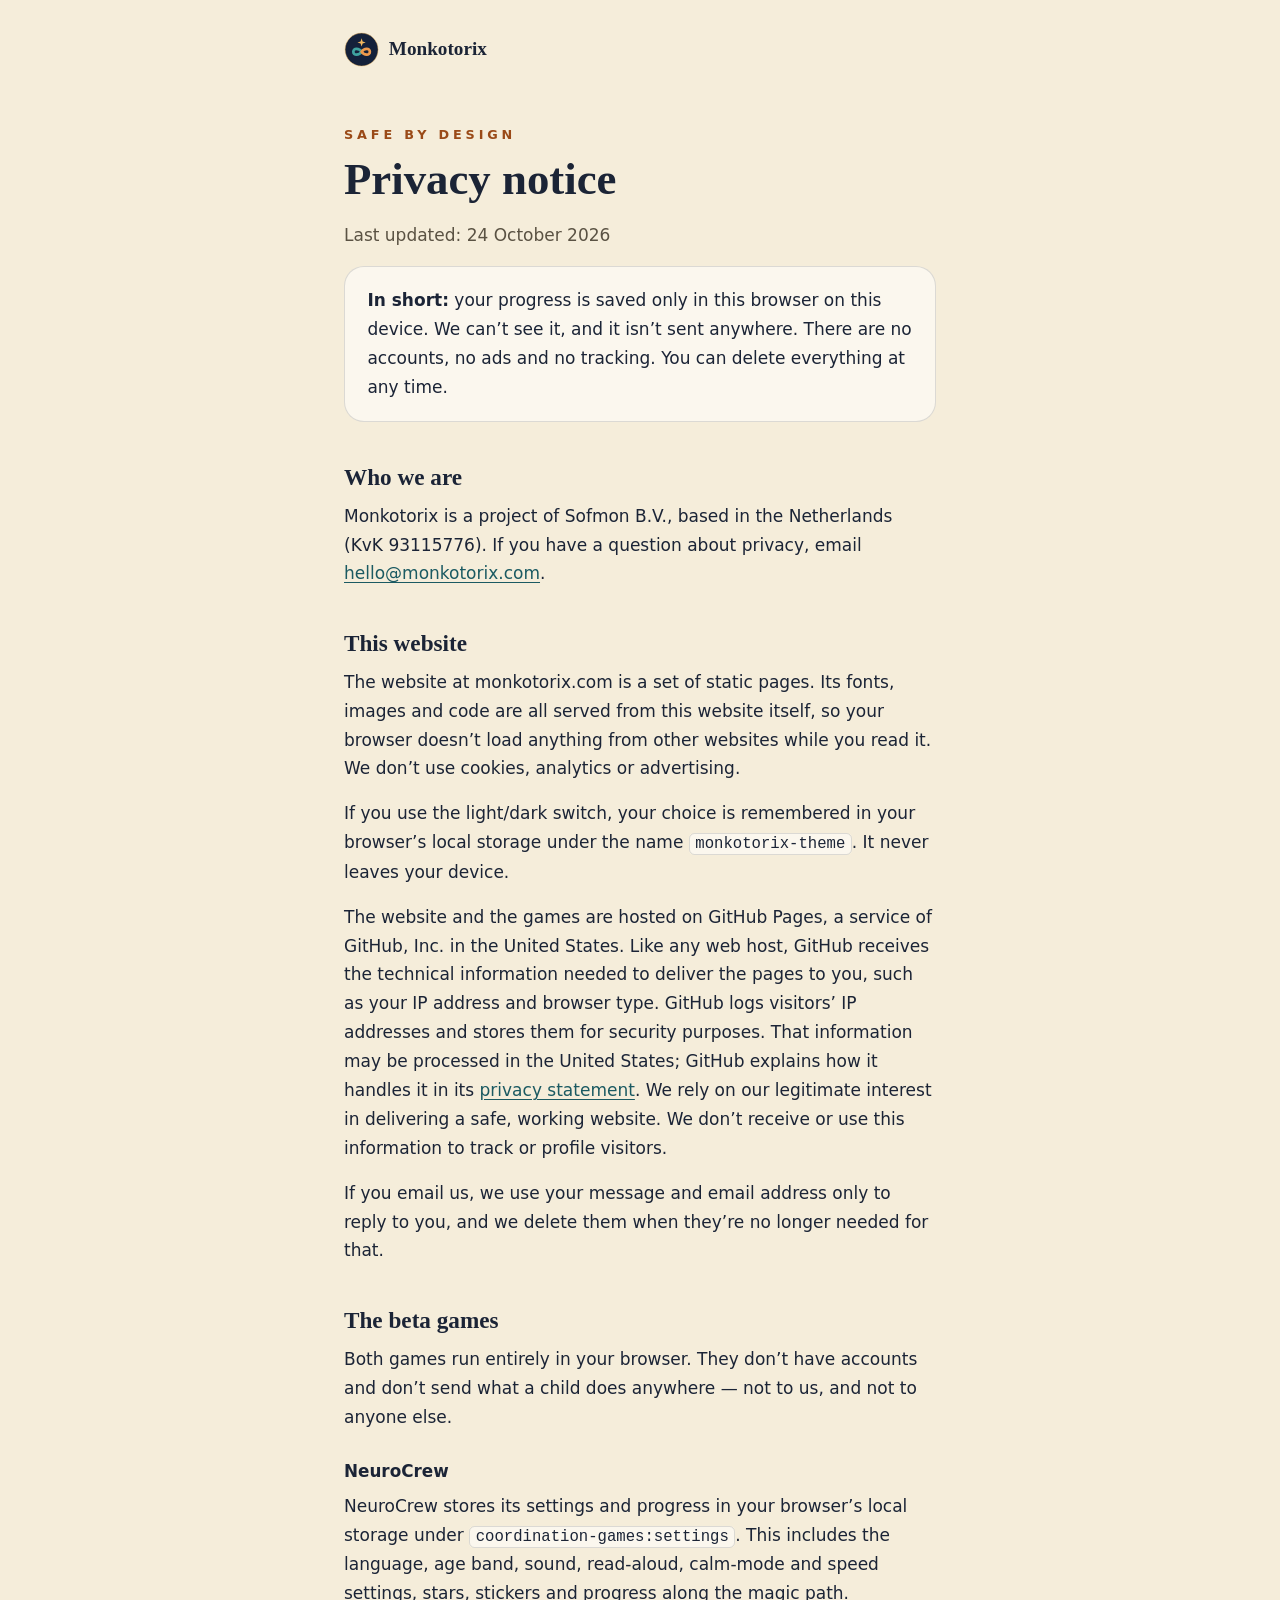
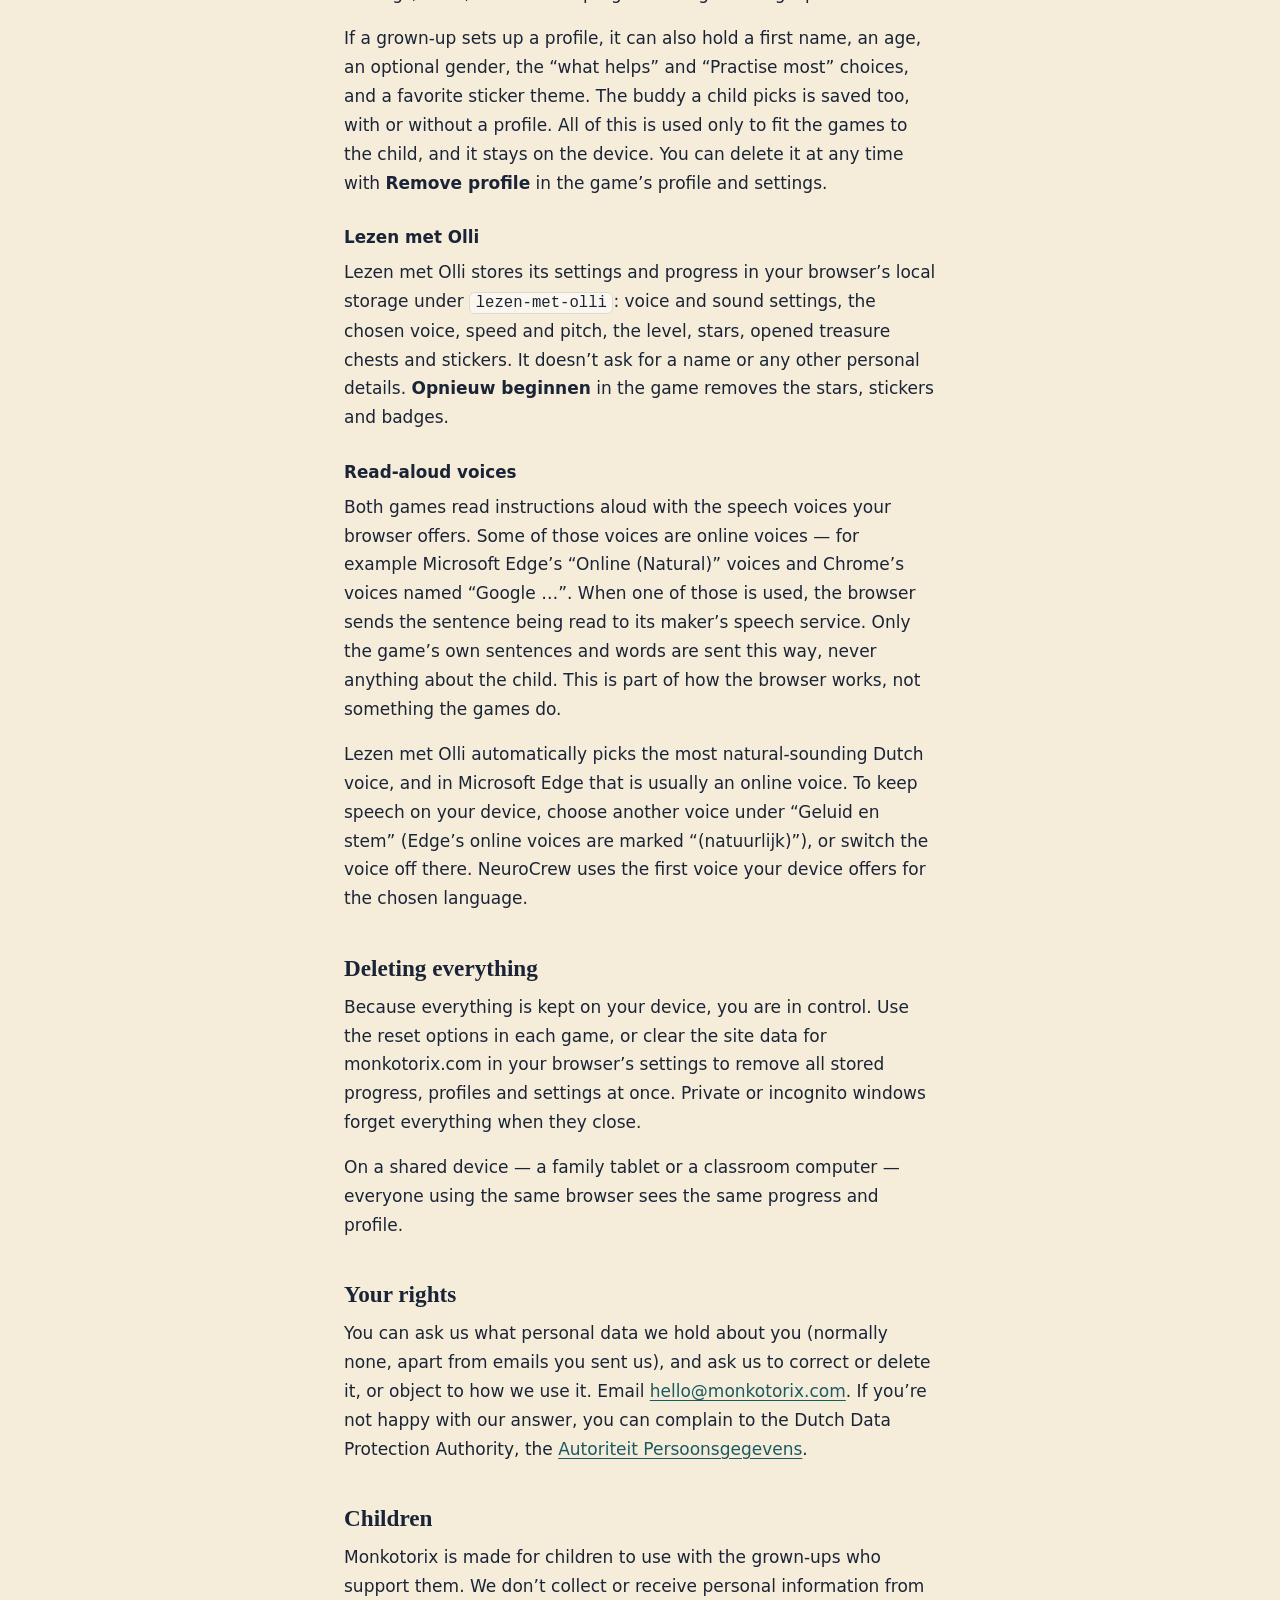
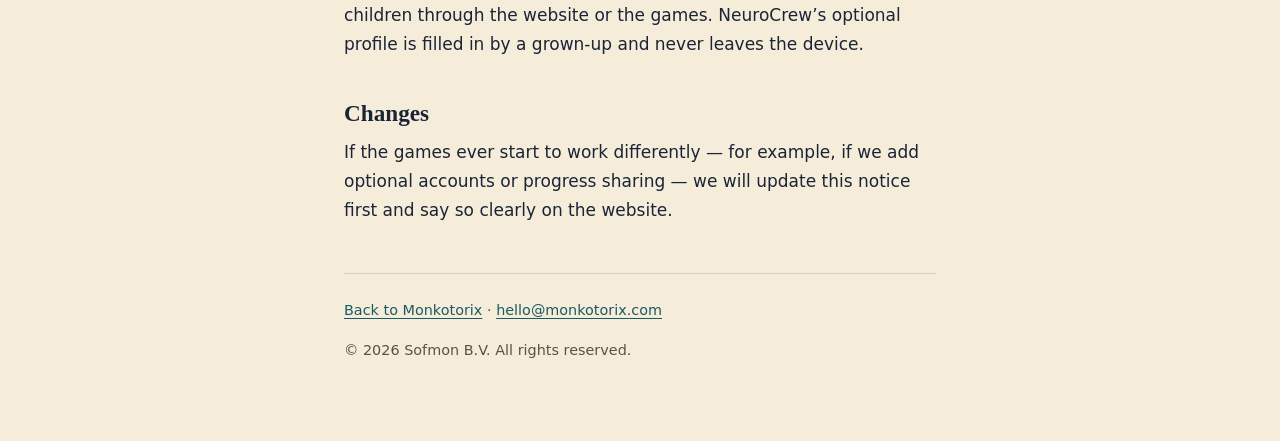
==== site/privacy/index.html @ 94a65a07 "Monkotorix website with NeuroCrew and Lezen met Olli in beta One-page site for Monkotorix, a Sofmon " ====
<!doctype html>
<html lang="en">
<head>
  <meta charset="utf-8">
  <meta name="viewport" content="width=device-width, initial-scale=1">
  <title>Privacy notice — Monkotorix</title>
  <meta name="description" content="How the Monkotorix website and its beta games, NeuroCrew and Lezen met Olli, handle data: no accounts, no ads, no tracking, and progress kept only on your device.">
  <link rel="canonical" href="https://monkotorix.com/privacy/">
  <meta property="og:type" content="website">
  <meta property="og:site_name" content="Monkotorix">
  <meta property="og:title" content="Privacy notice — Monkotorix">
  <meta property="og:description" content="No accounts, no ads, no tracking — progress stays on your device.">
  <meta property="og:url" content="https://monkotorix.com/privacy/">
  <meta property="og:image" content="https://monkotorix.com/assets/og.jpg">
  <meta property="og:image:width" content="1200">
  <meta property="og:image:height" content="630">
  <meta name="twitter:card" content="summary_large_image">
  <meta http-equiv="Content-Security-Policy" content="default-src 'self'; script-src 'self'; style-src 'self' 'unsafe-inline'; img-src 'self' data:; font-src 'self'; connect-src 'none'; object-src 'none'; base-uri 'self'; form-action 'none'">
  <meta name="color-scheme" content="light dark">
  <meta name="theme-color" content="#f5edda" media="(prefers-color-scheme: light)">
  <meta name="theme-color" content="#0c1124" media="(prefers-color-scheme: dark)">
  <link rel="icon" href="/assets/favicon.svg" type="image/svg+xml">
  <link rel="icon" type="image/png" sizes="48x48" href="/assets/favicon-48.png">
  <link rel="apple-touch-icon" href="/assets/apple-touch-icon.png">
  <script src="/assets/site.js"></script>
  <style>
    @font-face{font-family:'Fraunces';font-style:normal;font-weight:100 900;font-display:swap;src:url('/assets/fonts/fraunces-latin-soft-normal.woff2') format('woff2')}
    @font-face{font-family:'Inter';font-style:normal;font-weight:400;font-display:swap;src:url('/assets/fonts/inter-latin-400-normal.woff2') format('woff2')}
    @font-face{font-family:'Inter';font-style:normal;font-weight:600;font-display:swap;src:url('/assets/fonts/inter-latin-600-normal.woff2') format('woff2')}
    :root{color-scheme:light;--bg:#f5edda;--surface:#fbf7ee;--text:#1b2436;--muted:#5a5243;--line:rgba(27,36,54,.14);--accent-text:#9a4a17;--link:#1b5a62;--focus:#1b5a62}
    @media (prefers-color-scheme:dark){:root:not([data-theme="light"]){color-scheme:dark;--bg:#0c1124;--surface:#141c3e;--text:#f1e5c8;--muted:#b3bacd;--line:rgba(217,164,95,.22);--accent-text:#e2b06e;--link:#eec584;--focus:#eec584}}
    :root[data-theme="dark"]{color-scheme:dark;--bg:#0c1124;--surface:#141c3e;--text:#f1e5c8;--muted:#b3bacd;--line:rgba(217,164,95,.22);--accent-text:#e2b06e;--link:#eec584;--focus:#eec584}
    *,*::before,*::after{box-sizing:border-box}
    html,body{margin:0}
    body{background:var(--bg);color:var(--text);font-family:'Inter',ui-sans-serif,system-ui,-apple-system,'Segoe UI',sans-serif;font-size:1.0625rem;line-height:1.7;-webkit-font-smoothing:antialiased}
    a{color:var(--link);text-underline-offset:.18em}
    :focus-visible{outline:3px solid var(--focus);outline-offset:3px;border-radius:6px}
    .wrap{max-width:40rem;margin:0 auto;padding:2rem 1.5rem 4rem}
    .back{display:inline-flex;align-items:center;gap:.6rem;color:var(--text);text-decoration:none;font-family:'Fraunces',Georgia,serif;font-variation-settings:"SOFT" 100;font-weight:650;font-size:1.2rem}
    .back svg{width:2.2rem;height:2.2rem}
    .eyebrow{margin:3rem 0 .5rem;font-size:.8rem;font-weight:600;letter-spacing:.3em;text-transform:uppercase;color:var(--accent-text)}
    h1,h2{font-family:'Fraunces',Georgia,serif;font-variation-settings:"SOFT" 100;font-weight:600;line-height:1.15}
    h1{font-size:clamp(2rem,6vw,2.8rem);margin:0 0 1rem}
    h2{font-size:1.45rem;margin:2.6rem 0 .7rem}
    h3{font-size:1.05rem;margin:1.6rem 0 .4rem}
    p,ul{margin:0 0 1rem}
    ul{padding-left:1.25rem}
    li{margin:.3rem 0}
    .muted{color:var(--muted)}
    .summary{background:var(--surface);border:1px solid var(--line);border-radius:1.25rem;padding:1.2rem 1.4rem}
    .summary p{margin:0}
    code{font-size:.92em;background:var(--surface);border:1px solid var(--line);border-radius:.35rem;padding:.05em .35em}
    footer{margin-top:3rem;padding-top:1.5rem;border-top:1px solid var(--line);color:var(--muted);font-size:.9rem}
  </style>
</head>
<body>
  <main class="wrap">
    <a class="back" href="/"><svg viewBox="0 0 64 64" aria-hidden="true"><circle cx="32" cy="32" r="30" fill="#14213a"/><circle cx="32" cy="32" r="30" fill="none" stroke="#f2b85e" stroke-opacity=".55" stroke-width="1.5"/><path d="M32 36 C27.5 29.5 17 28.5 17 36 C17 43.5 27.5 42.5 32 36" fill="none" stroke="#3fa39f" stroke-width="5" stroke-linecap="round"/><path d="M32 36 C36.5 29.5 47 28.5 47 36 C47 43.5 36.5 42.5 32 36" fill="none" stroke="#ef9a4c" stroke-width="5" stroke-linecap="round"/><path d="M32 11.5 L33.9 17.1 L39.5 19 L33.9 20.9 L32 26.5 L30.1 20.9 L24.5 19 L30.1 17.1 Z" fill="#f2b85e"/></svg>Monkotorix</a>

    <p class="eyebrow">Safe by design</p>
    <h1>Privacy notice</h1>
    <p class="muted">Last updated: 24 October 2026</p>

    <div class="summary">
      <p><strong>In short:</strong> your progress is saved only in this browser on this device. We can’t see it, and it isn’t sent anywhere. There are no accounts, no ads and no tracking. You can delete everything at any time.</p>
    </div>

    <h2>Who we are</h2>
    <p>Monkotorix is a project of Sofmon B.V., based in the Netherlands (KvK 93115776). If you have a question about privacy, email <a href="mailto:hello@monkotorix.com">hello@monkotorix.com</a>.</p>

    <h2>This website</h2>
    <p>The website at monkotorix.com is a set of static pages. Its fonts, images and code are all served from this website itself, so your browser doesn’t load anything from other websites while you read it. We don’t use cookies, analytics or advertising.</p>
    <p>If you use the light/dark switch, your choice is remembered in your browser’s local storage under the name <code>monkotorix-theme</code>. It never leaves your device.</p>
    <p>The website and the games are hosted on GitHub Pages, a service of GitHub, Inc. in the United States. Like any web host, GitHub receives the technical information needed to deliver the pages to you, such as your IP address and browser type. GitHub logs visitors’ IP addresses and stores them for security purposes. That information may be processed in the United States; GitHub explains how it handles it in its <a href="https://docs.github.com/en/site-policy/privacy-policies/github-general-privacy-statement" rel="noopener">privacy statement</a>. We rely on our legitimate interest in delivering a safe, working website. We don’t receive or use this information to track or profile visitors.</p>
    <p>If you email us, we use your message and email address only to reply to you, and we delete them when they’re no longer needed for that.</p>

    <h2>The beta games</h2>
    <p>Both games run entirely in your browser. They don’t have accounts and don’t send what a child does anywhere — not to us, and not to anyone else.</p>

    <h3>NeuroCrew</h3>
    <p>NeuroCrew stores its settings and progress in your browser’s local storage under <code>coordination-games:settings</code>. This includes the language, age band, sound, read-aloud, calm-mode and speed settings, stars, stickers and progress along the magic path.</p>
    <p>If a grown-up sets up a profile, it can also hold a first name, an age, an optional gender, the “what helps” and “Practise most” choices, and a favorite sticker theme. The buddy a child picks is saved too, with or without a profile. All of this is used only to fit the games to the child, and it stays on the device. You can delete it at any time with <strong>Remove profile</strong> in the game’s profile and settings.</p>

    <h3 lang="nl">Lezen met Olli</h3>
    <p>Lezen met Olli stores its settings and progress in your browser’s local storage under <code>lezen-met-olli</code>: voice and sound settings, the chosen voice, speed and pitch, the level, stars, opened treasure chests and stickers. It doesn’t ask for a name or any other personal details. <strong lang="nl">Opnieuw beginnen</strong> in the game removes the stars, stickers and badges.</p>

    <h3>Read-aloud voices</h3>
    <p>Both games read instructions aloud with the speech voices your browser offers. Some of those voices are online voices — for example Microsoft Edge’s “Online (Natural)” voices and Chrome’s voices named “Google …”. When one of those is used, the browser sends the sentence being read to its maker’s speech service. Only the game’s own sentences and words are sent this way, never anything about the child. This is part of how the browser works, not something the games do.</p>
    <p>Lezen met Olli automatically picks the most natural-sounding Dutch voice, and in Microsoft Edge that is usually an online voice. To keep speech on your device, choose another voice under <span lang="nl">“Geluid en stem”</span> (Edge’s online voices are marked <span lang="nl">“(natuurlijk)”</span>), or switch the voice off there. NeuroCrew uses the first voice your device offers for the chosen language.</p>

    <h2>Deleting everything</h2>
    <p>Because everything is kept on your device, you are in control. Use the reset options in each game, or clear the site data for monkotorix.com in your browser’s settings to remove all stored progress, profiles and settings at once. Private or incognito windows forget everything when they close.</p>
    <p>On a shared device — a family tablet or a classroom computer — everyone using the same browser sees the same progress and profile.</p>

    <h2>Your rights</h2>
    <p>You can ask us what personal data we hold about you (normally none, apart from emails you sent us), and ask us to correct or delete it, or object to how we use it. Email <a href="mailto:hello@monkotorix.com">hello@monkotorix.com</a>. If you’re not happy with our answer, you can complain to the Dutch Data Protection Authority, the <a href="https://autoriteitpersoonsgegevens.nl" rel="noopener" lang="nl">Autoriteit Persoonsgegevens</a>.</p>

    <h2>Children</h2>
    <p>Monkotorix is made for children to use with the grown-ups who support them. We don’t collect or receive personal information from children through the website or the games. NeuroCrew’s optional profile is filled in by a grown-up and never leaves the device.</p>

    <h2>Changes</h2>
    <p>If the games ever start to work differently — for example, if we add optional accounts or progress sharing — we will update this notice first and say so clearly on the website.</p>

    <footer>
      <p><a href="/">Back to Monkotorix</a> · <a href="mailto:hello@monkotorix.com">hello@monkotorix.com</a></p>
      <p>© 2026 Sofmon B.V. All rights reserved.</p>
    </footer>
  </main>
</body>
</html>
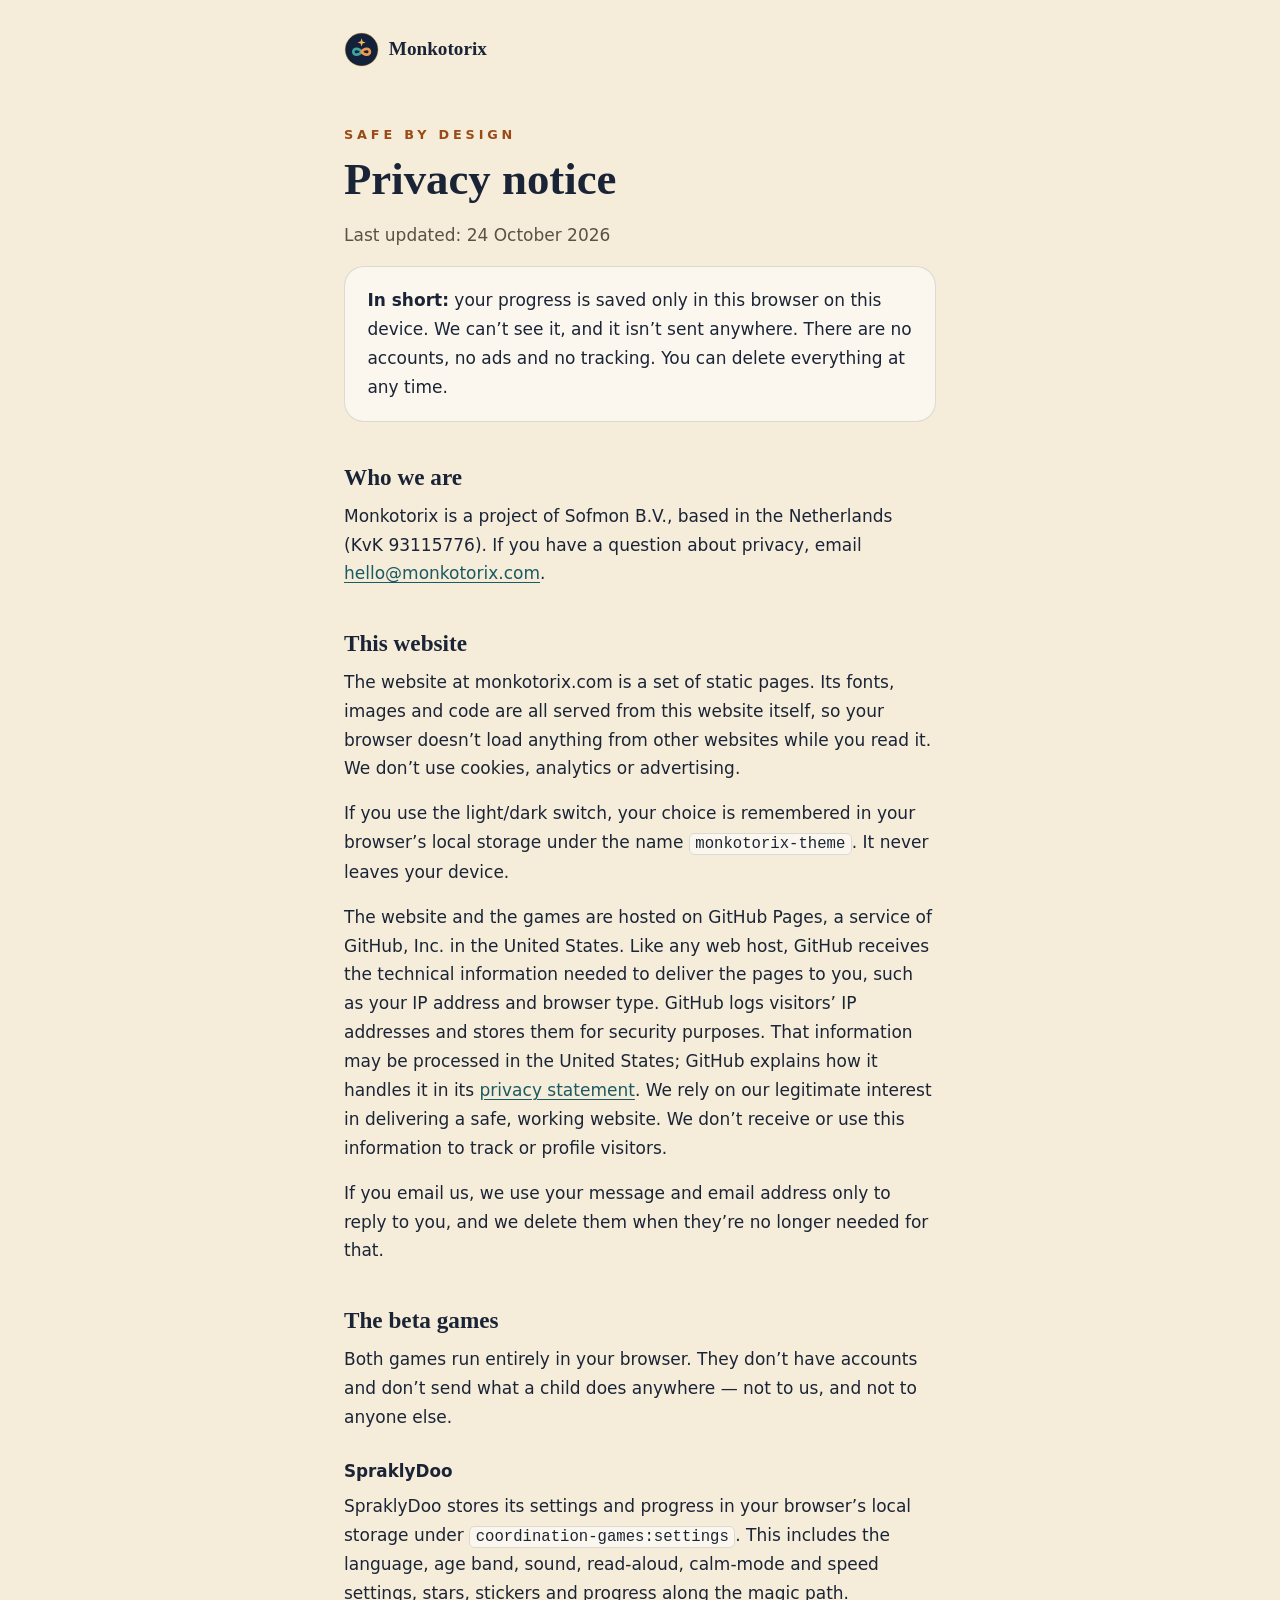
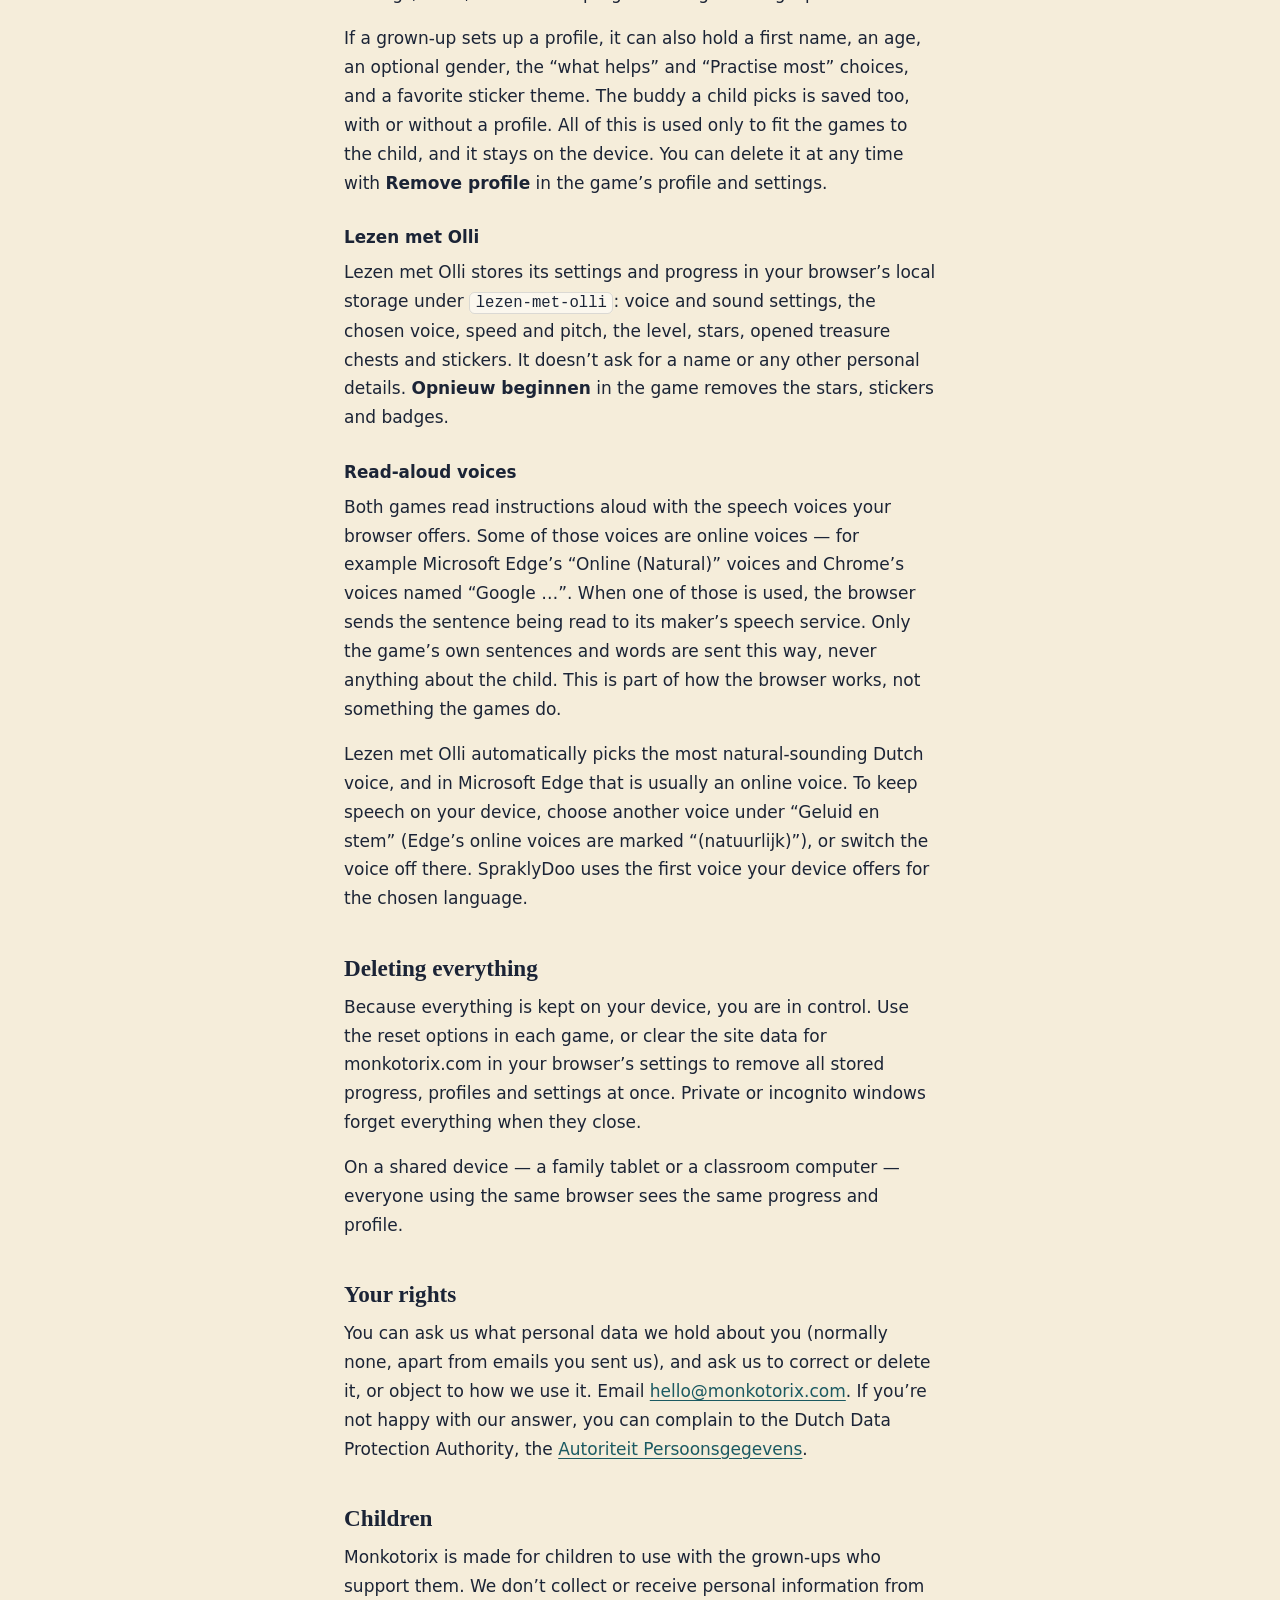
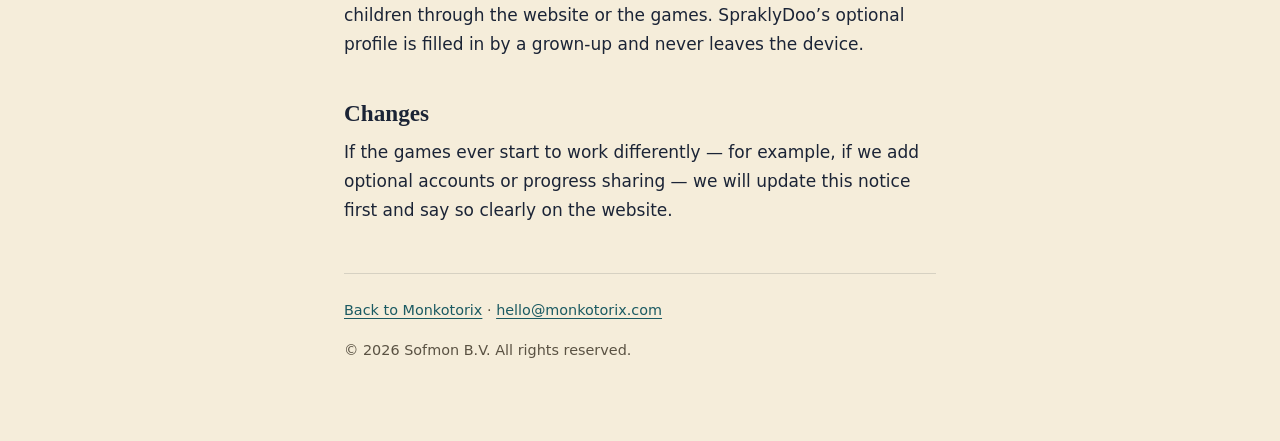
==== commit 7f0b9453: "Rename NeuroCrew game to SpraklyDoo Co-authored-by: Copilot <223556219+Copilot@users.noreply.github." ====
--- a/site/privacy/index.html
+++ b/site/privacy/index.html
@@ -4,7 +4,7 @@
   <meta charset="utf-8">
   <meta name="viewport" content="width=device-width, initial-scale=1">
   <title>Privacy notice — Monkotorix</title>
-  <meta name="description" content="How the Monkotorix website and its beta games, NeuroCrew and Lezen met Olli, handle data: no accounts, no ads, no tracking, and progress kept only on your device.">
+  <meta name="description" content="How the Monkotorix website and its beta games, SpraklyDoo and Lezen met Olli, handle data: no accounts, no ads, no tracking, and progress kept only on your device.">
   <link rel="canonical" href="https://monkotorix.com/privacy/">
   <meta property="og:type" content="website">
   <meta property="og:site_name" content="Monkotorix">
@@ -77,8 +77,8 @@
     <h2>The beta games</h2>
     <p>Both games run entirely in your browser. They don’t have accounts and don’t send what a child does anywhere — not to us, and not to anyone else.</p>
 
-    <h3>NeuroCrew</h3>
-    <p>NeuroCrew stores its settings and progress in your browser’s local storage under <code>coordination-games:settings</code>. This includes the language, age band, sound, read-aloud, calm-mode and speed settings, stars, stickers and progress along the magic path.</p>
+    <h3>SpraklyDoo</h3>
+    <p>SpraklyDoo stores its settings and progress in your browser’s local storage under <code>coordination-games:settings</code>. This includes the language, age band, sound, read-aloud, calm-mode and speed settings, stars, stickers and progress along the magic path.</p>
     <p>If a grown-up sets up a profile, it can also hold a first name, an age, an optional gender, the “what helps” and “Practise most” choices, and a favorite sticker theme. The buddy a child picks is saved too, with or without a profile. All of this is used only to fit the games to the child, and it stays on the device. You can delete it at any time with <strong>Remove profile</strong> in the game’s profile and settings.</p>
 
     <h3 lang="nl">Lezen met Olli</h3>
@@ -86,7 +86,7 @@
 
     <h3>Read-aloud voices</h3>
     <p>Both games read instructions aloud with the speech voices your browser offers. Some of those voices are online voices — for example Microsoft Edge’s “Online (Natural)” voices and Chrome’s voices named “Google …”. When one of those is used, the browser sends the sentence being read to its maker’s speech service. Only the game’s own sentences and words are sent this way, never anything about the child. This is part of how the browser works, not something the games do.</p>
-    <p>Lezen met Olli automatically picks the most natural-sounding Dutch voice, and in Microsoft Edge that is usually an online voice. To keep speech on your device, choose another voice under <span lang="nl">“Geluid en stem”</span> (Edge’s online voices are marked <span lang="nl">“(natuurlijk)”</span>), or switch the voice off there. NeuroCrew uses the first voice your device offers for the chosen language.</p>
+    <p>Lezen met Olli automatically picks the most natural-sounding Dutch voice, and in Microsoft Edge that is usually an online voice. To keep speech on your device, choose another voice under <span lang="nl">“Geluid en stem”</span> (Edge’s online voices are marked <span lang="nl">“(natuurlijk)”</span>), or switch the voice off there. SpraklyDoo uses the first voice your device offers for the chosen language.</p>
 
     <h2>Deleting everything</h2>
     <p>Because everything is kept on your device, you are in control. Use the reset options in each game, or clear the site data for monkotorix.com in your browser’s settings to remove all stored progress, profiles and settings at once. Private or incognito windows forget everything when they close.</p>
@@ -96,7 +96,7 @@
     <p>You can ask us what personal data we hold about you (normally none, apart from emails you sent us), and ask us to correct or delete it, or object to how we use it. Email <a href="mailto:hello@monkotorix.com">hello@monkotorix.com</a>. If you’re not happy with our answer, you can complain to the Dutch Data Protection Authority, the <a href="https://autoriteitpersoonsgegevens.nl" rel="noopener" lang="nl">Autoriteit Persoonsgegevens</a>.</p>
 
     <h2>Children</h2>
-    <p>Monkotorix is made for children to use with the grown-ups who support them. We don’t collect or receive personal information from children through the website or the games. NeuroCrew’s optional profile is filled in by a grown-up and never leaves the device.</p>
+    <p>Monkotorix is made for children to use with the grown-ups who support them. We don’t collect or receive personal information from children through the website or the games. SpraklyDoo’s optional profile is filled in by a grown-up and never leaves the device.</p>
 
     <h2>Changes</h2>
     <p>If the games ever start to work differently — for example, if we add optional accounts or progress sharing — we will update this notice first and say so clearly on the website.</p>
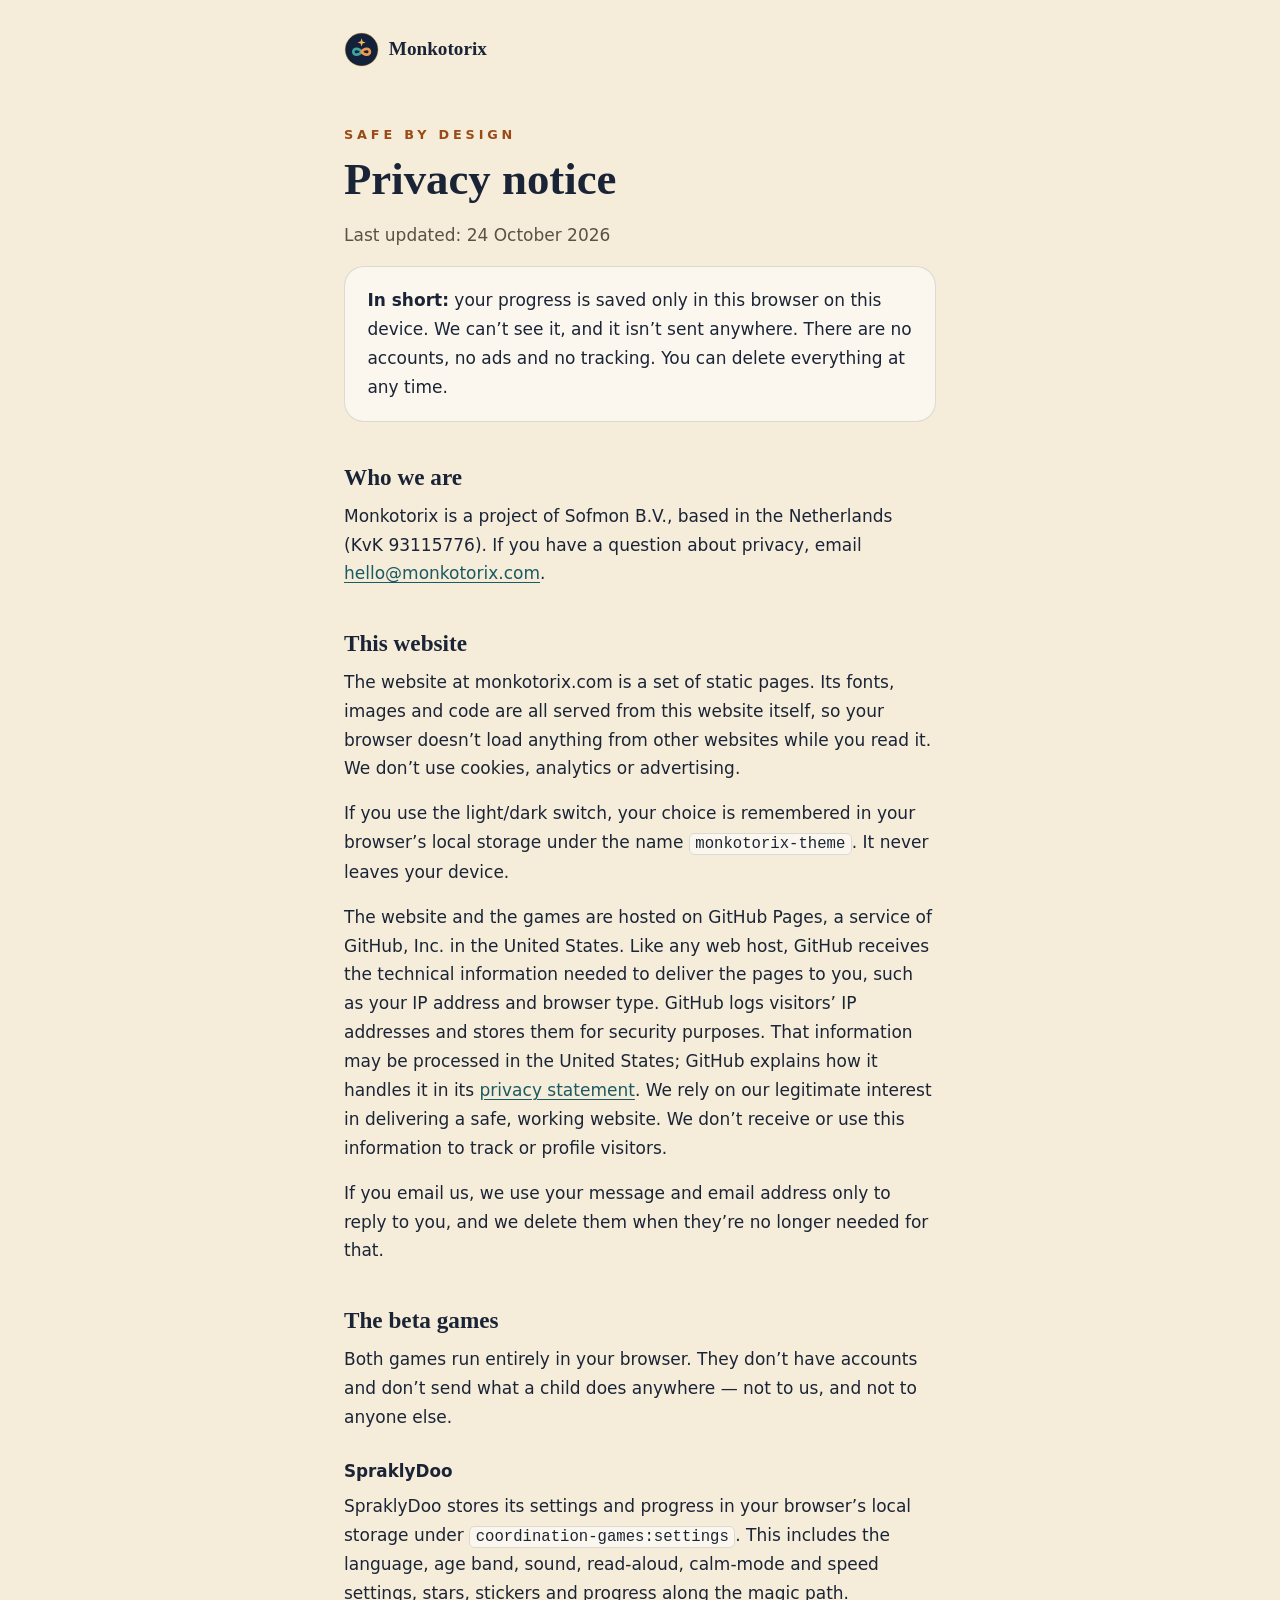
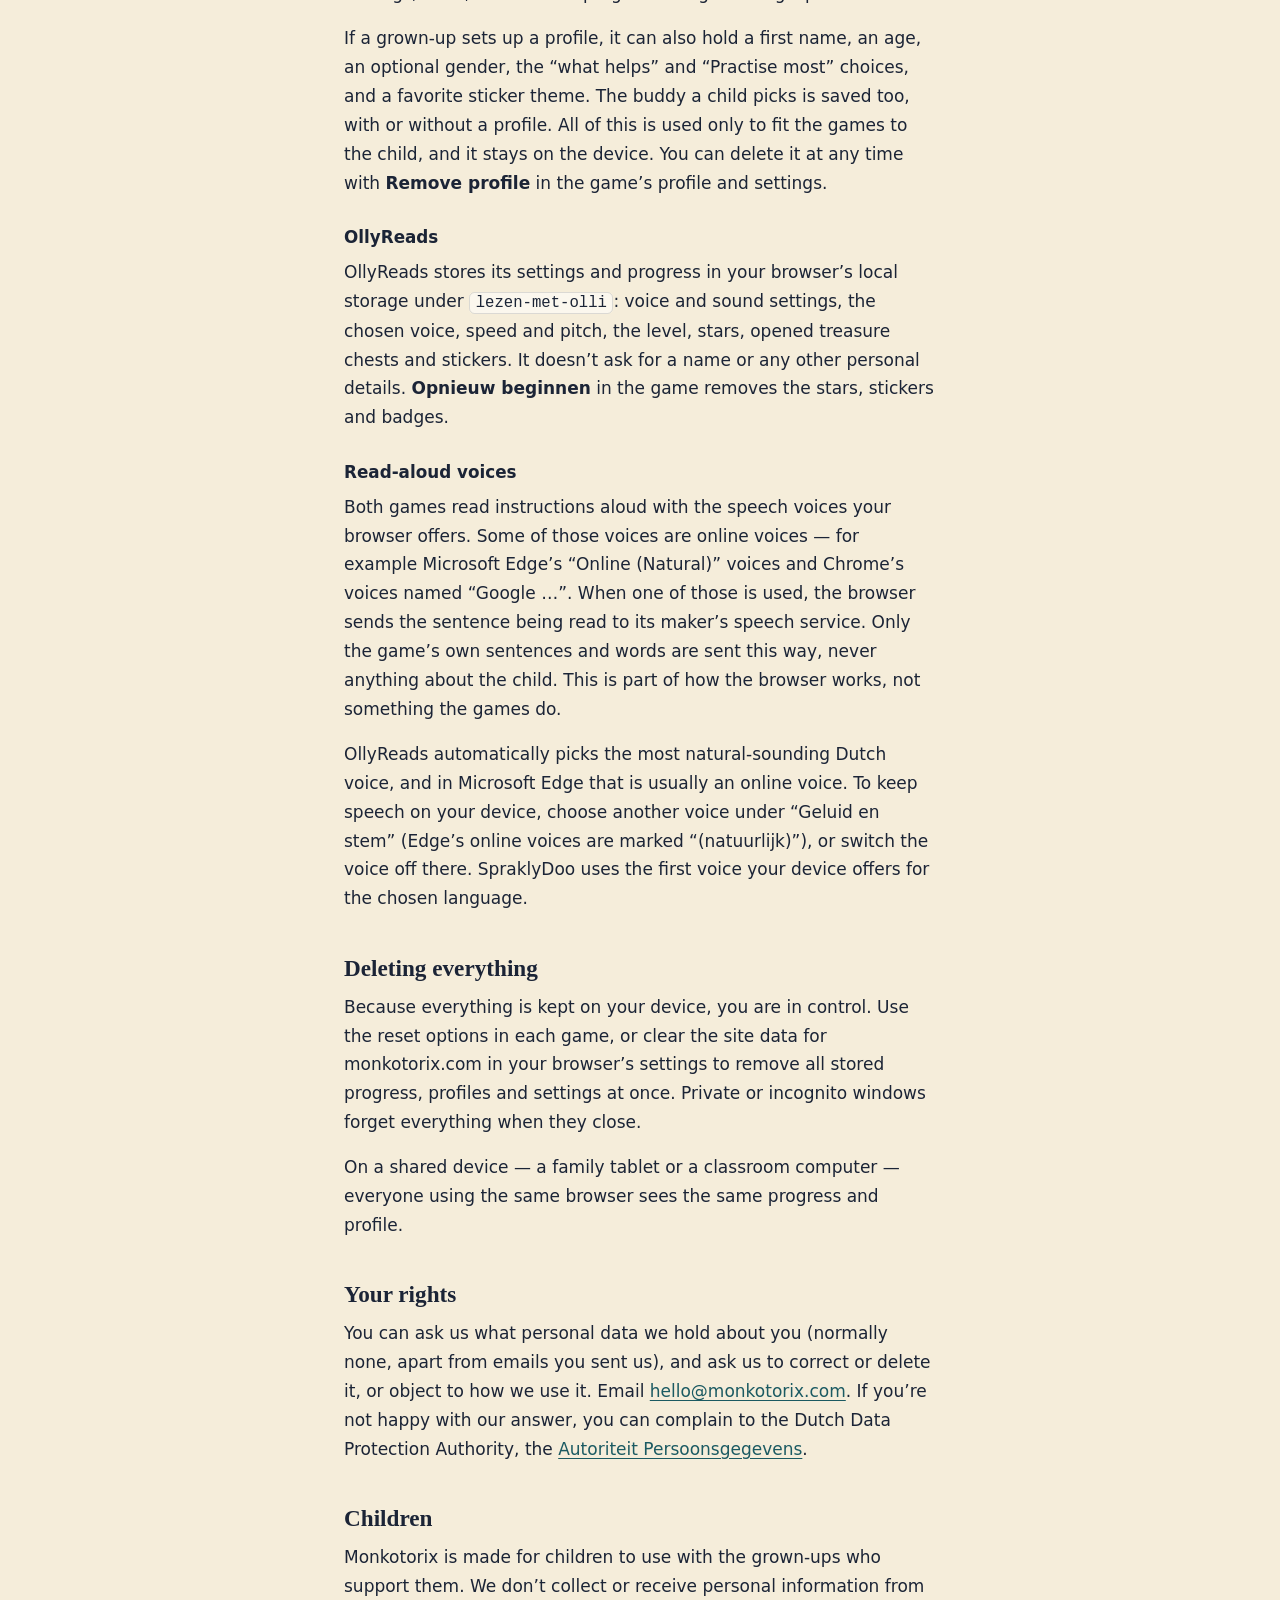
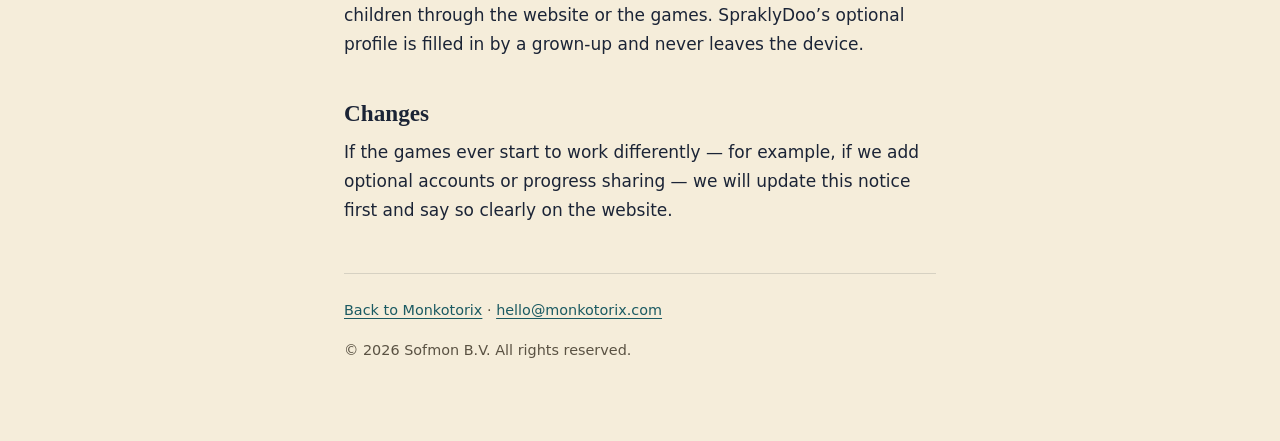
==== commit 3c6f06b3: "Rename Lezen met Olli to OllyReads Co-authored-by: Copilot <223556219+Copilot@users.noreply.github.c" ====
--- a/site/privacy/index.html
+++ b/site/privacy/index.html
@@ -4,7 +4,7 @@
   <meta charset="utf-8">
   <meta name="viewport" content="width=device-width, initial-scale=1">
   <title>Privacy notice — Monkotorix</title>
-  <meta name="description" content="How the Monkotorix website and its beta games, SpraklyDoo and Lezen met Olli, handle data: no accounts, no ads, no tracking, and progress kept only on your device.">
+  <meta name="description" content="How the Monkotorix website and its beta games, SpraklyDoo and OllyReads, handle data: no accounts, no ads, no tracking, and progress kept only on your device.">
   <link rel="canonical" href="https://monkotorix.com/privacy/">
   <meta property="og:type" content="website">
   <meta property="og:site_name" content="Monkotorix">
@@ -81,12 +81,12 @@
     <p>SpraklyDoo stores its settings and progress in your browser’s local storage under <code>coordination-games:settings</code>. This includes the language, age band, sound, read-aloud, calm-mode and speed settings, stars, stickers and progress along the magic path.</p>
     <p>If a grown-up sets up a profile, it can also hold a first name, an age, an optional gender, the “what helps” and “Practise most” choices, and a favorite sticker theme. The buddy a child picks is saved too, with or without a profile. All of this is used only to fit the games to the child, and it stays on the device. You can delete it at any time with <strong>Remove profile</strong> in the game’s profile and settings.</p>
 
-    <h3 lang="nl">Lezen met Olli</h3>
-    <p>Lezen met Olli stores its settings and progress in your browser’s local storage under <code>lezen-met-olli</code>: voice and sound settings, the chosen voice, speed and pitch, the level, stars, opened treasure chests and stickers. It doesn’t ask for a name or any other personal details. <strong lang="nl">Opnieuw beginnen</strong> in the game removes the stars, stickers and badges.</p>
+    <h3>OllyReads</h3>
+    <p>OllyReads stores its settings and progress in your browser’s local storage under <code>lezen-met-olli</code>: voice and sound settings, the chosen voice, speed and pitch, the level, stars, opened treasure chests and stickers. It doesn’t ask for a name or any other personal details. <strong lang="nl">Opnieuw beginnen</strong> in the game removes the stars, stickers and badges.</p>
 
     <h3>Read-aloud voices</h3>
     <p>Both games read instructions aloud with the speech voices your browser offers. Some of those voices are online voices — for example Microsoft Edge’s “Online (Natural)” voices and Chrome’s voices named “Google …”. When one of those is used, the browser sends the sentence being read to its maker’s speech service. Only the game’s own sentences and words are sent this way, never anything about the child. This is part of how the browser works, not something the games do.</p>
-    <p>Lezen met Olli automatically picks the most natural-sounding Dutch voice, and in Microsoft Edge that is usually an online voice. To keep speech on your device, choose another voice under <span lang="nl">“Geluid en stem”</span> (Edge’s online voices are marked <span lang="nl">“(natuurlijk)”</span>), or switch the voice off there. SpraklyDoo uses the first voice your device offers for the chosen language.</p>
+    <p>OllyReads automatically picks the most natural-sounding Dutch voice, and in Microsoft Edge that is usually an online voice. To keep speech on your device, choose another voice under <span lang="nl">“Geluid en stem”</span> (Edge’s online voices are marked <span lang="nl">“(natuurlijk)”</span>), or switch the voice off there. SpraklyDoo uses the first voice your device offers for the chosen language.</p>
 
     <h2>Deleting everything</h2>
     <p>Because everything is kept on your device, you are in control. Use the reset options in each game, or clear the site data for monkotorix.com in your browser’s settings to remove all stored progress, profiles and settings at once. Private or incognito windows forget everything when they close.</p>
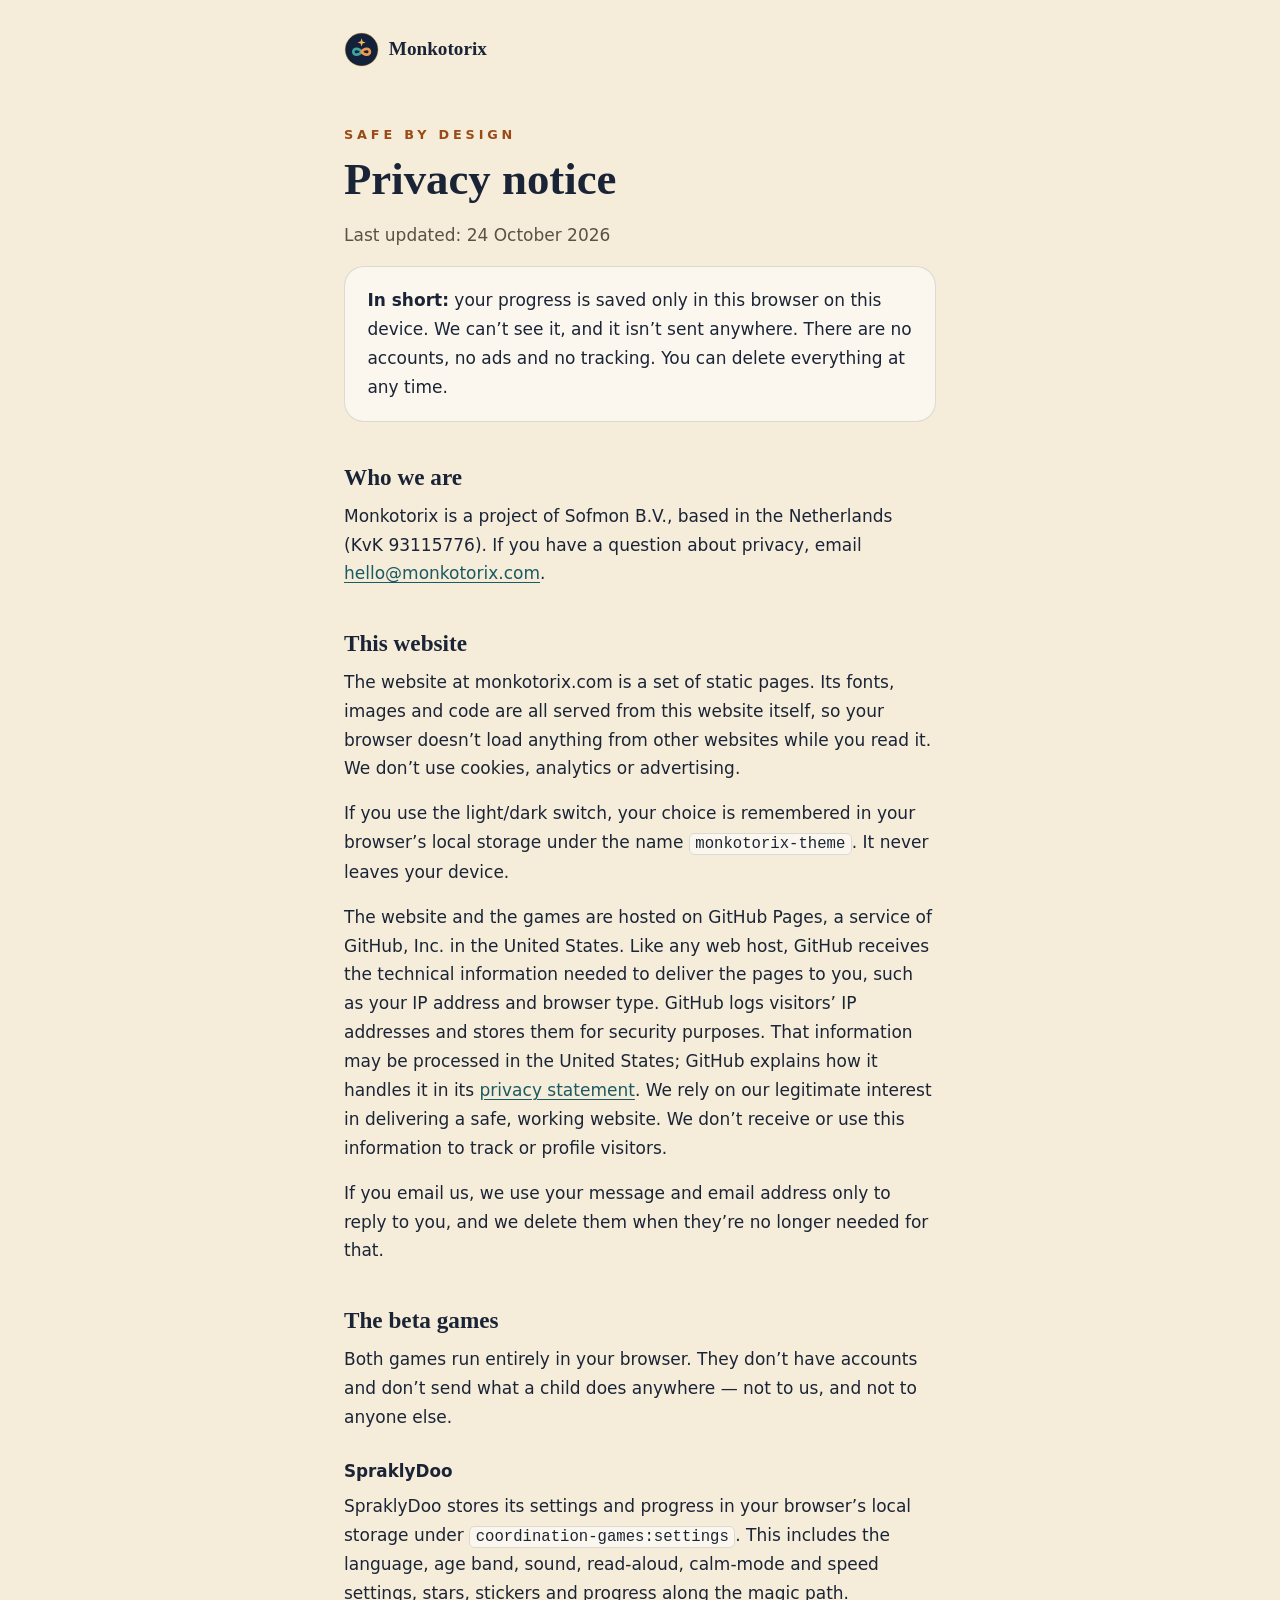
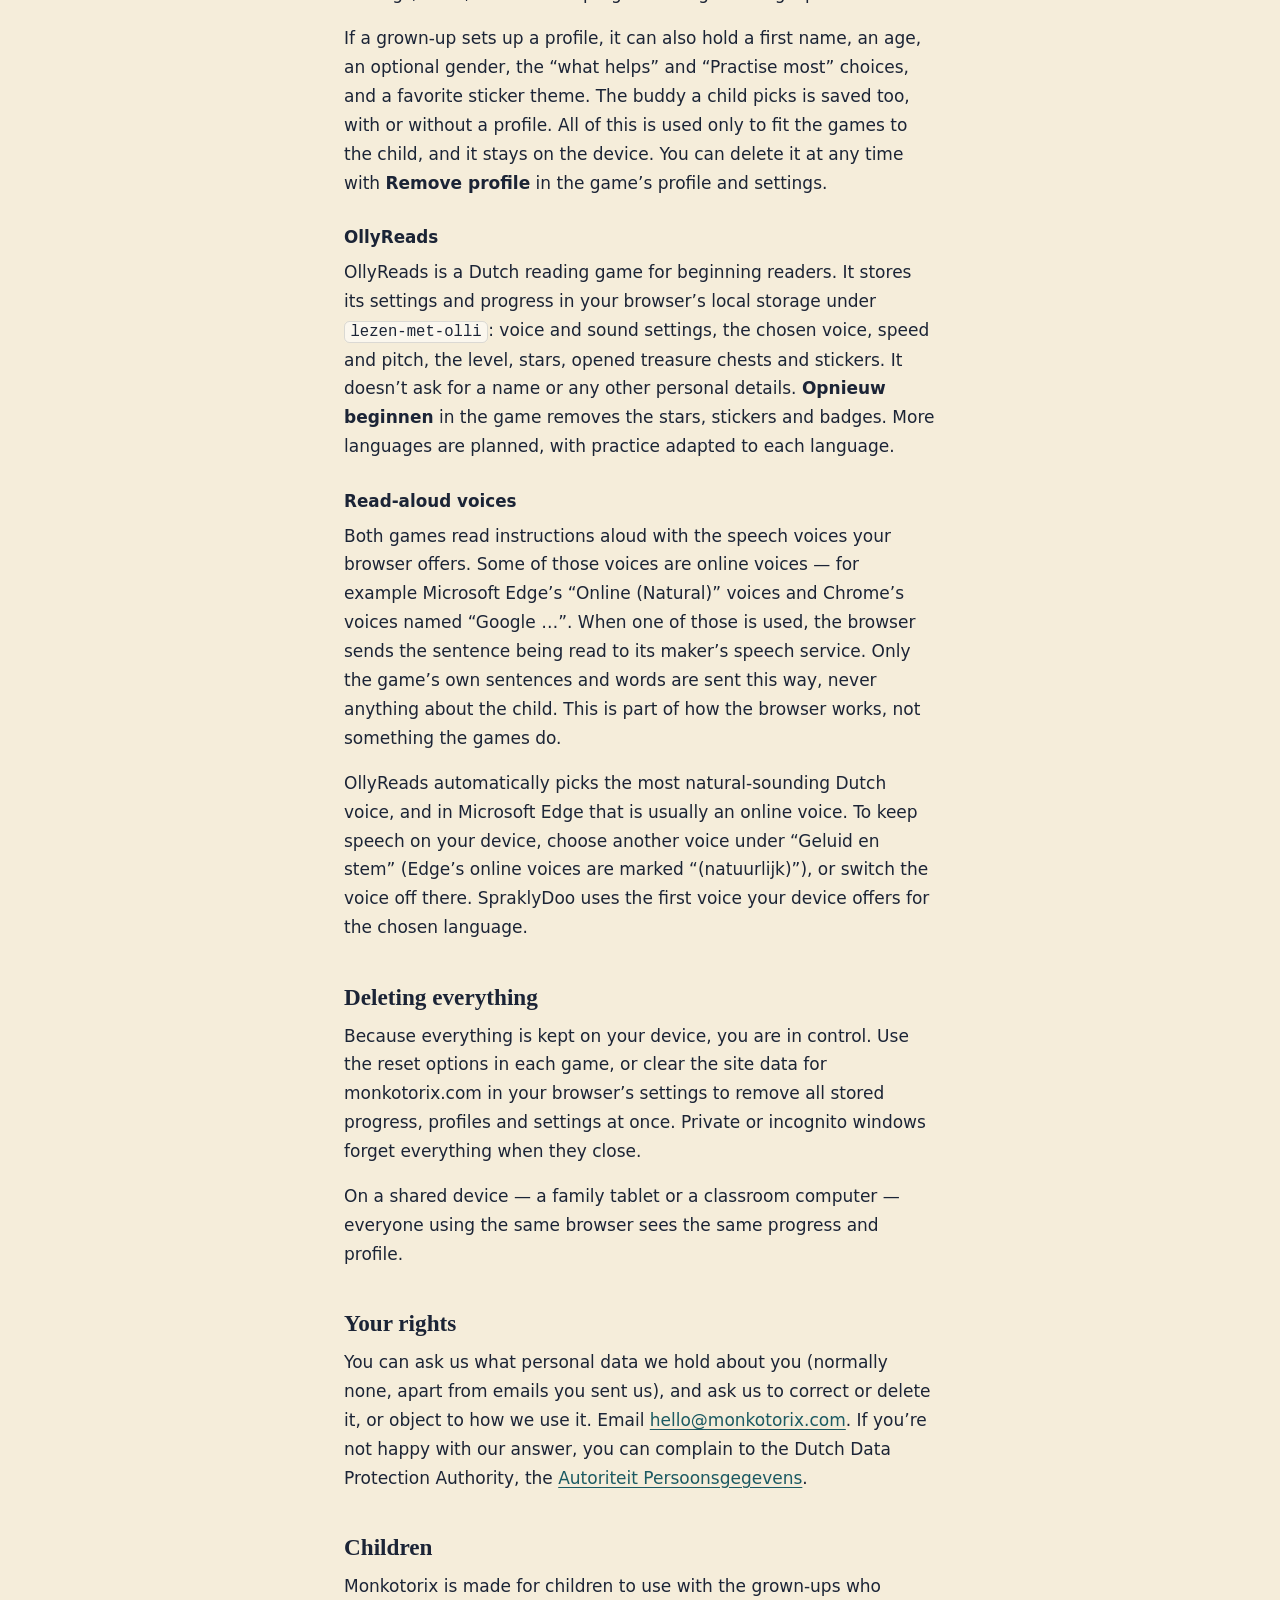
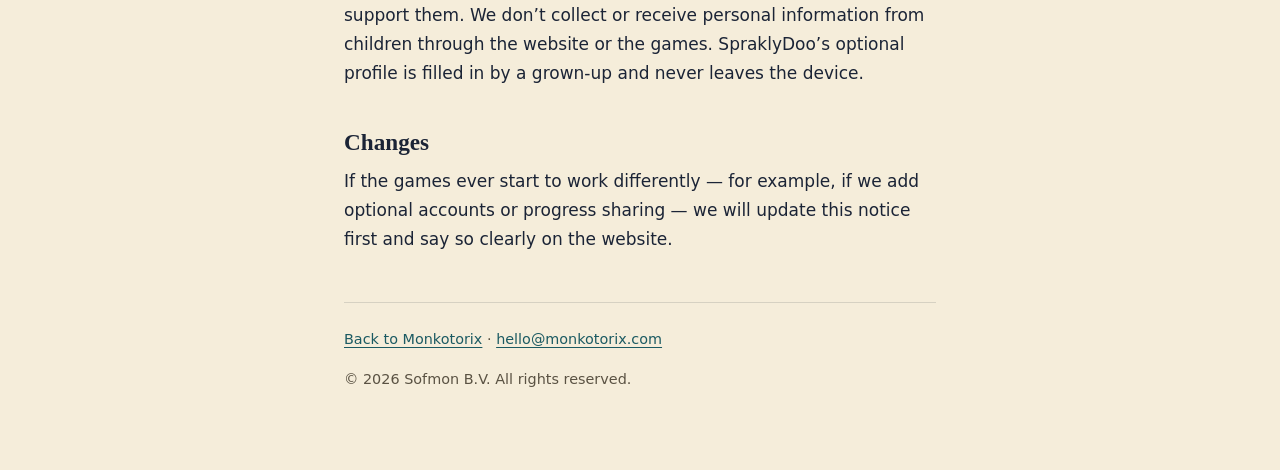
==== commit 64b10d43: "Clarify OllyReads multilingual positioning Co-authored-by: Copilot <223556219+Copilot@users.noreply." ====
--- a/site/privacy/index.html
+++ b/site/privacy/index.html
@@ -82,7 +82,7 @@
     <p>If a grown-up sets up a profile, it can also hold a first name, an age, an optional gender, the “what helps” and “Practise most” choices, and a favorite sticker theme. The buddy a child picks is saved too, with or without a profile. All of this is used only to fit the games to the child, and it stays on the device. You can delete it at any time with <strong>Remove profile</strong> in the game’s profile and settings.</p>
 
     <h3>OllyReads</h3>
-    <p>OllyReads stores its settings and progress in your browser’s local storage under <code>lezen-met-olli</code>: voice and sound settings, the chosen voice, speed and pitch, the level, stars, opened treasure chests and stickers. It doesn’t ask for a name or any other personal details. <strong lang="nl">Opnieuw beginnen</strong> in the game removes the stars, stickers and badges.</p>
+    <p>OllyReads is a Dutch reading game for beginning readers. It stores its settings and progress in your browser’s local storage under <code>lezen-met-olli</code>: voice and sound settings, the chosen voice, speed and pitch, the level, stars, opened treasure chests and stickers. It doesn’t ask for a name or any other personal details. <strong lang="nl">Opnieuw beginnen</strong> in the game removes the stars, stickers and badges. More languages are planned, with practice adapted to each language.</p>
 
     <h3>Read-aloud voices</h3>
     <p>Both games read instructions aloud with the speech voices your browser offers. Some of those voices are online voices — for example Microsoft Edge’s “Online (Natural)” voices and Chrome’s voices named “Google …”. When one of those is used, the browser sends the sentence being read to its maker’s speech service. Only the game’s own sentences and words are sent this way, never anything about the child. This is part of how the browser works, not something the games do.</p>
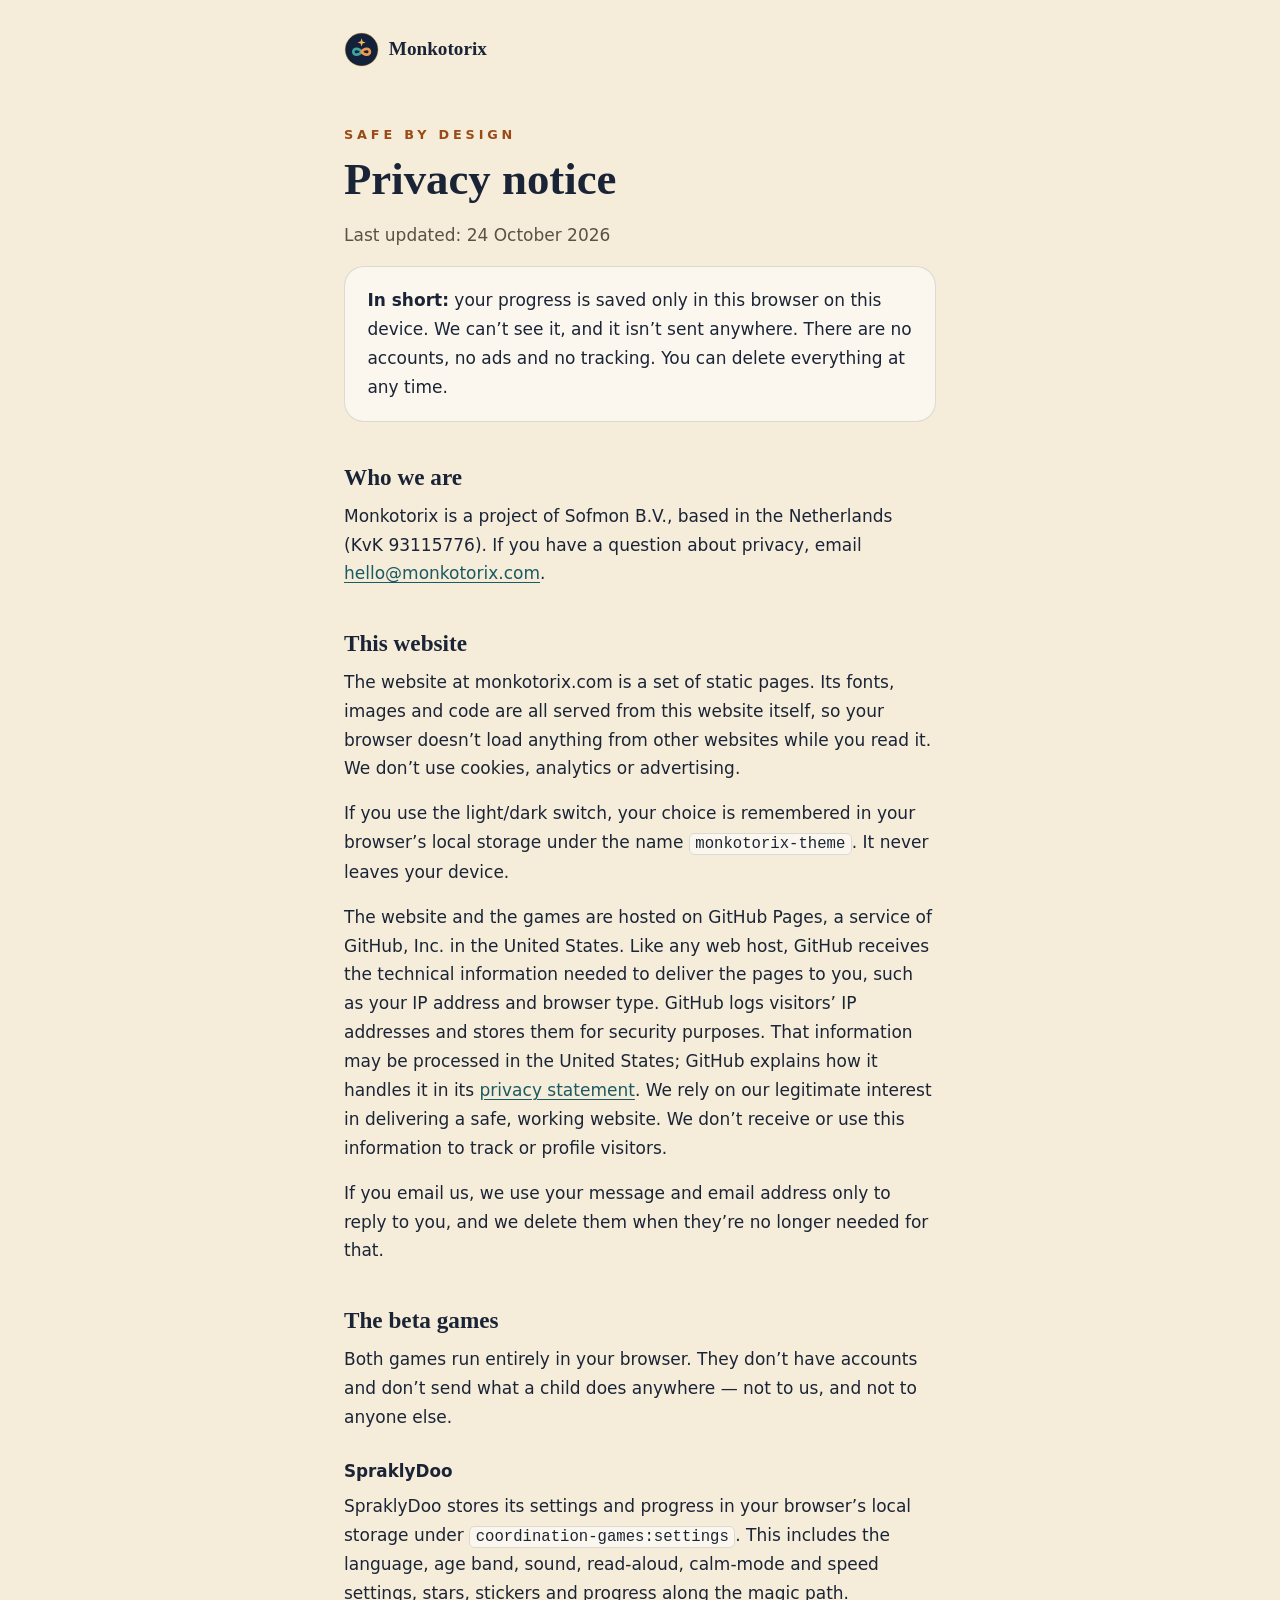
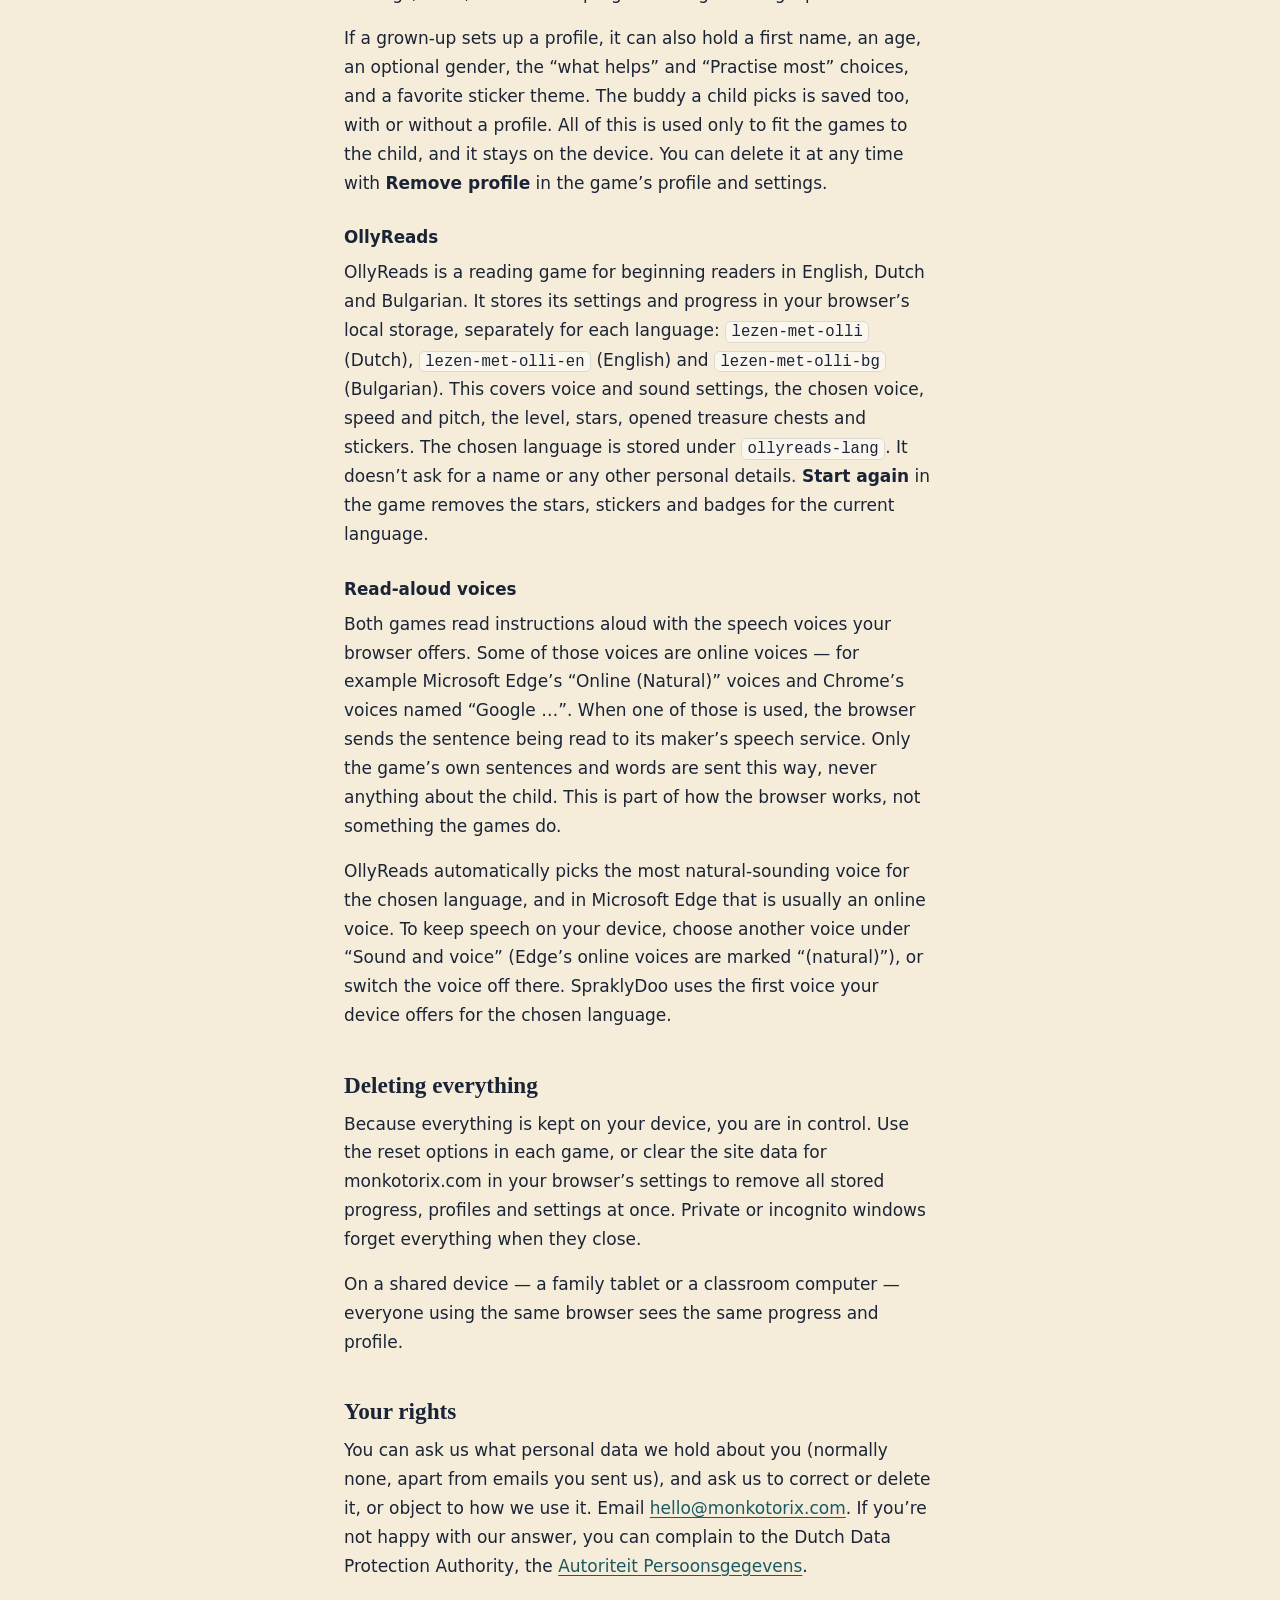
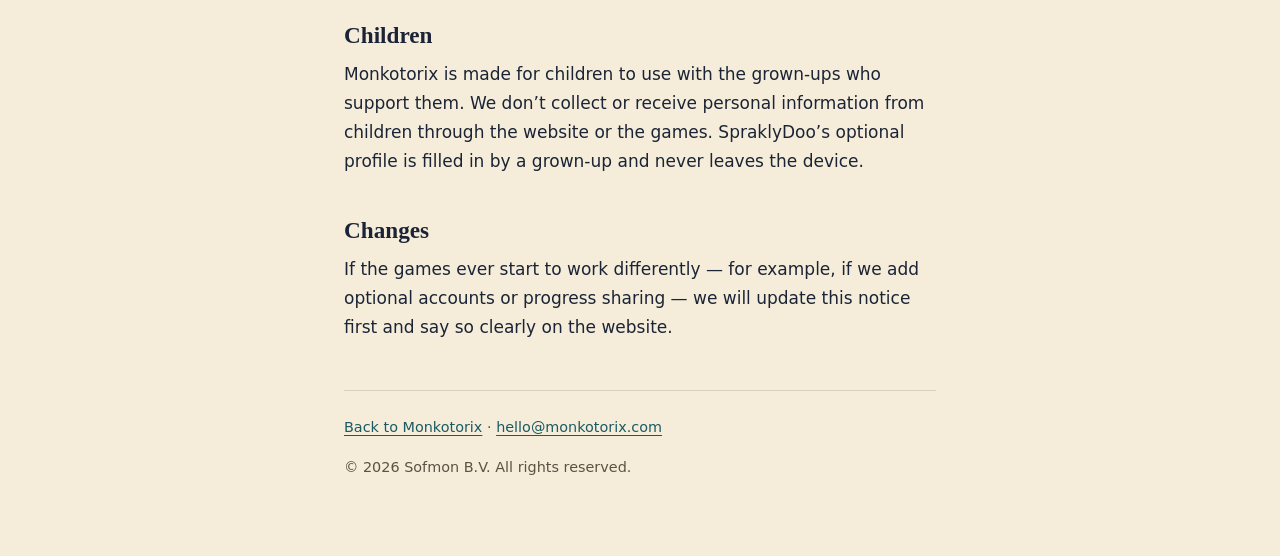
==== commit a4add5de: "Add English and Bulgarian to OllyReads Adds an NL/EN/BG language switch with language-specific words" ====
--- a/site/privacy/index.html
+++ b/site/privacy/index.html
@@ -82,11 +82,11 @@
     <p>If a grown-up sets up a profile, it can also hold a first name, an age, an optional gender, the “what helps” and “Practise most” choices, and a favorite sticker theme. The buddy a child picks is saved too, with or without a profile. All of this is used only to fit the games to the child, and it stays on the device. You can delete it at any time with <strong>Remove profile</strong> in the game’s profile and settings.</p>
 
     <h3>OllyReads</h3>
-    <p>OllyReads is a Dutch reading game for beginning readers. It stores its settings and progress in your browser’s local storage under <code>lezen-met-olli</code>: voice and sound settings, the chosen voice, speed and pitch, the level, stars, opened treasure chests and stickers. It doesn’t ask for a name or any other personal details. <strong lang="nl">Opnieuw beginnen</strong> in the game removes the stars, stickers and badges. More languages are planned, with practice adapted to each language.</p>
+    <p>OllyReads is a reading game for beginning readers in English, Dutch and Bulgarian. It stores its settings and progress in your browser’s local storage, separately for each language: <code>lezen-met-olli</code> (Dutch), <code>lezen-met-olli-en</code> (English) and <code>lezen-met-olli-bg</code> (Bulgarian). This covers voice and sound settings, the chosen voice, speed and pitch, the level, stars, opened treasure chests and stickers. The chosen language is stored under <code>ollyreads-lang</code>. It doesn’t ask for a name or any other personal details. <strong>Start again</strong> in the game removes the stars, stickers and badges for the current language.</p>
 
     <h3>Read-aloud voices</h3>
     <p>Both games read instructions aloud with the speech voices your browser offers. Some of those voices are online voices — for example Microsoft Edge’s “Online (Natural)” voices and Chrome’s voices named “Google …”. When one of those is used, the browser sends the sentence being read to its maker’s speech service. Only the game’s own sentences and words are sent this way, never anything about the child. This is part of how the browser works, not something the games do.</p>
-    <p>OllyReads automatically picks the most natural-sounding Dutch voice, and in Microsoft Edge that is usually an online voice. To keep speech on your device, choose another voice under <span lang="nl">“Geluid en stem”</span> (Edge’s online voices are marked <span lang="nl">“(natuurlijk)”</span>), or switch the voice off there. SpraklyDoo uses the first voice your device offers for the chosen language.</p>
+    <p>OllyReads automatically picks the most natural-sounding voice for the chosen language, and in Microsoft Edge that is usually an online voice. To keep speech on your device, choose another voice under “Sound and voice” (Edge’s online voices are marked “(natural)”), or switch the voice off there. SpraklyDoo uses the first voice your device offers for the chosen language.</p>
 
     <h2>Deleting everything</h2>
     <p>Because everything is kept on your device, you are in control. Use the reset options in each game, or clear the site data for monkotorix.com in your browser’s settings to remove all stored progress, profiles and settings at once. Private or incognito windows forget everything when they close.</p>
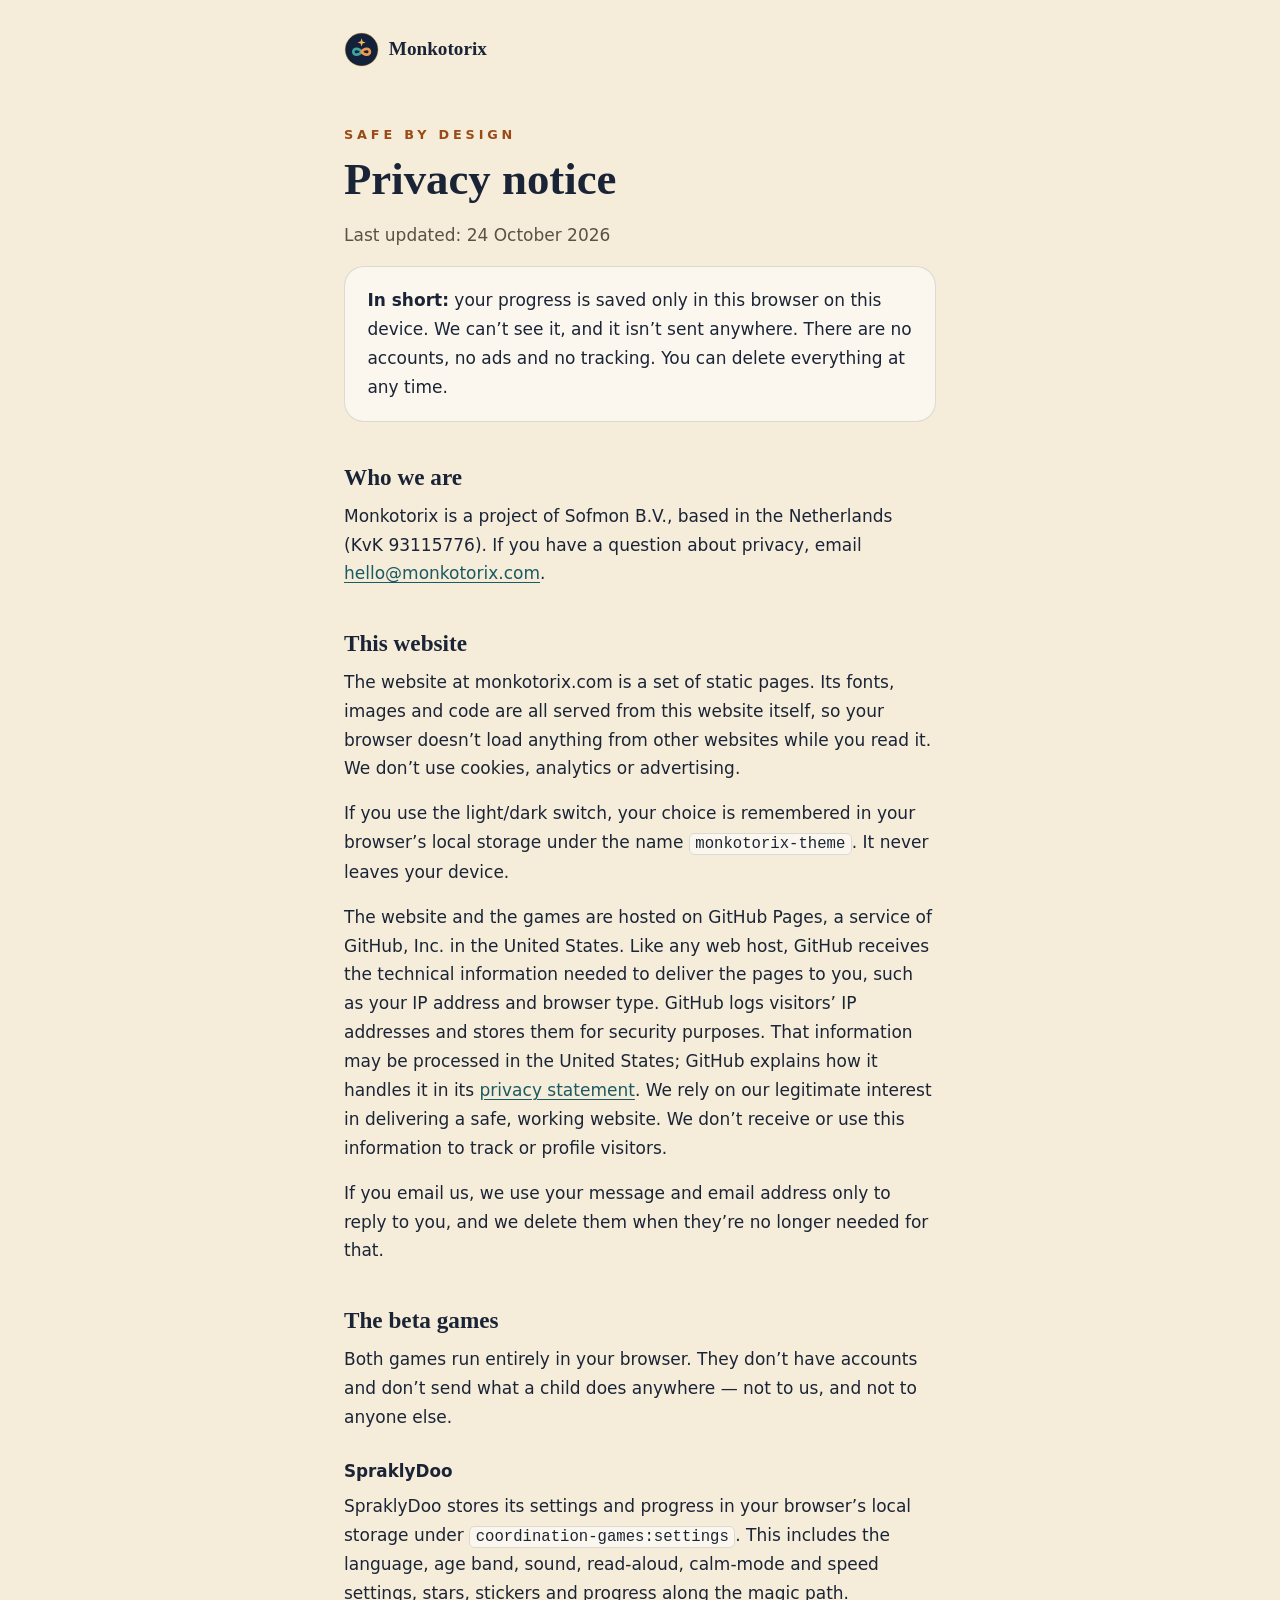
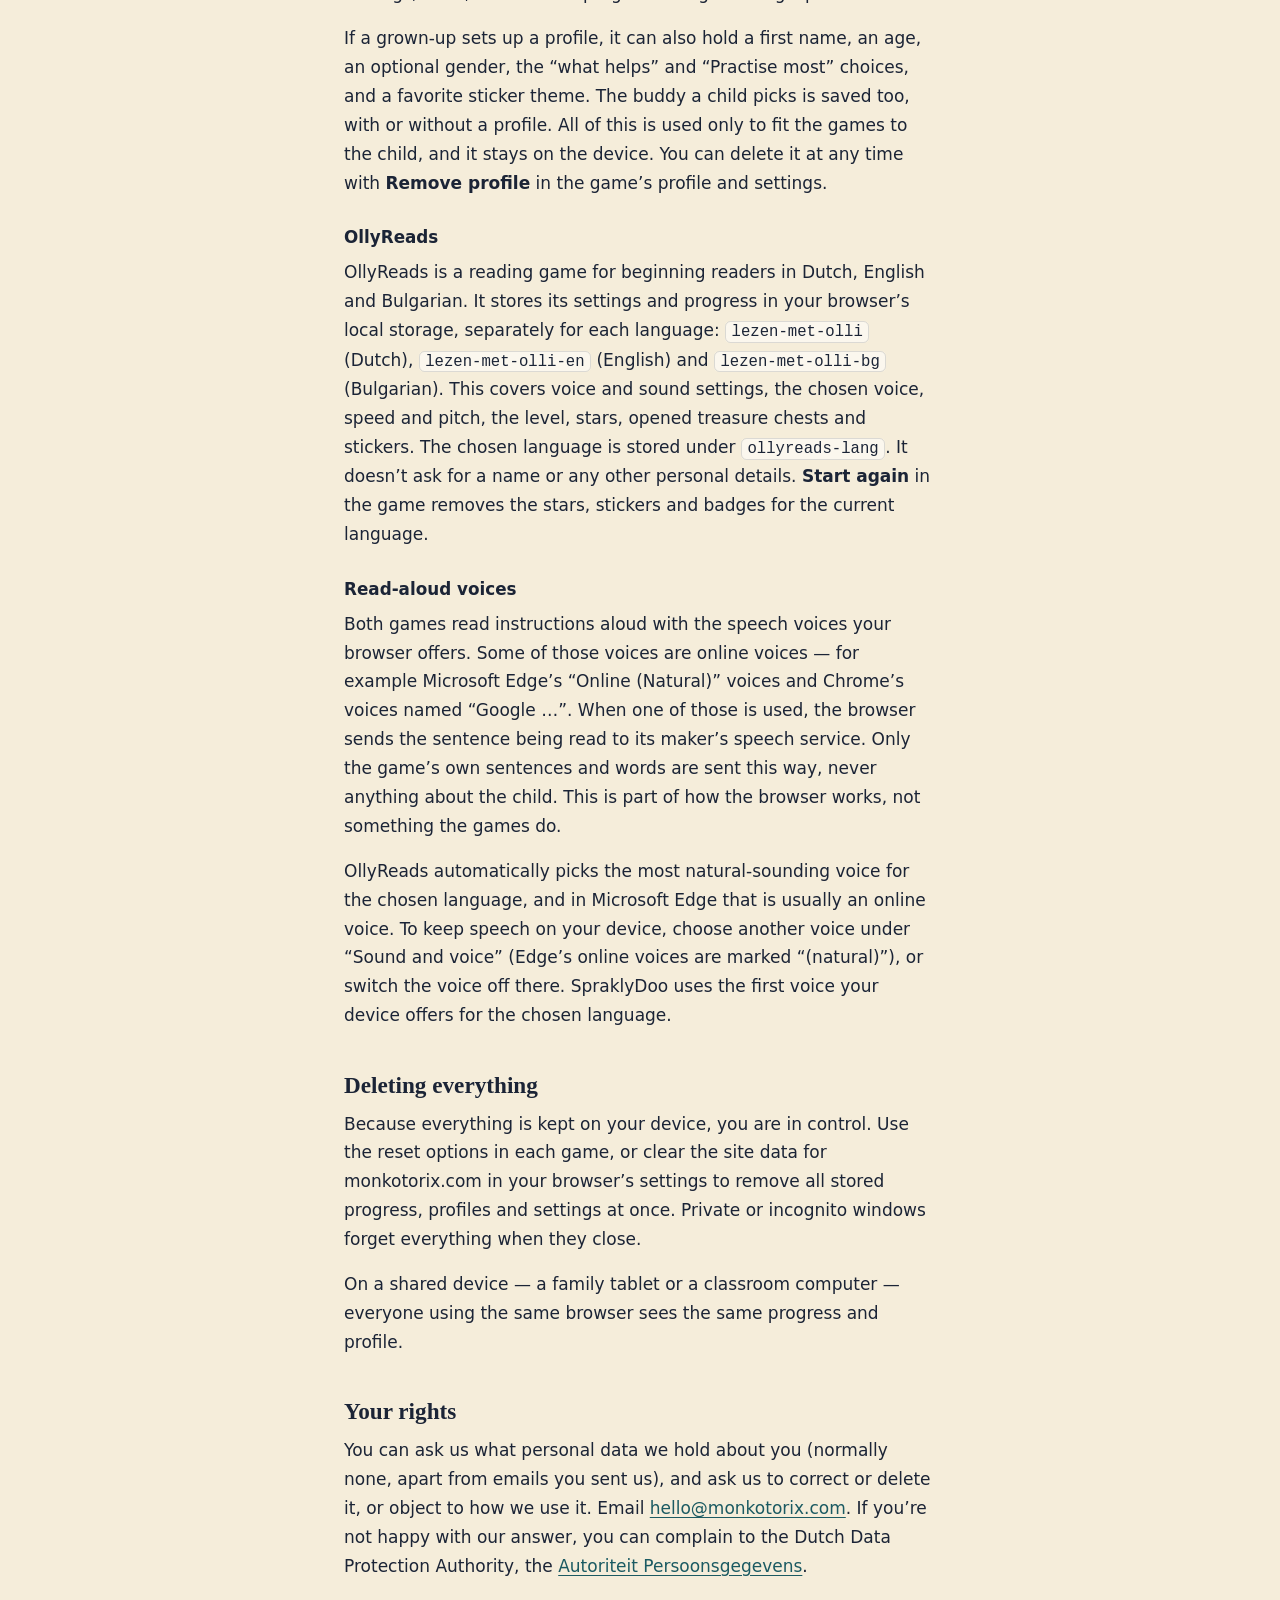
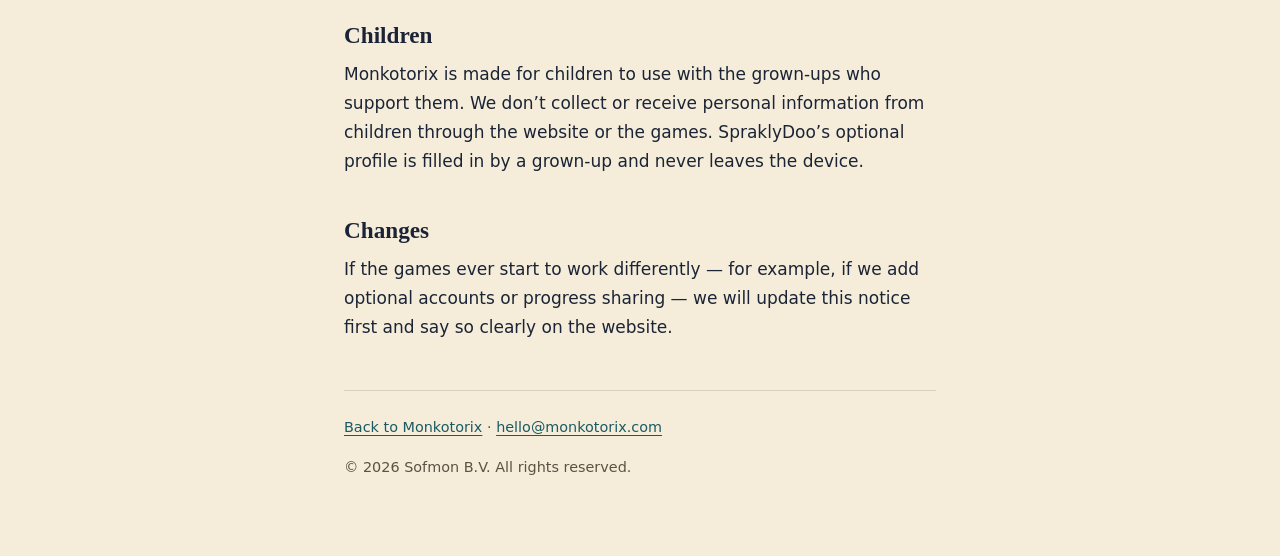
==== commit 5bffdf3d: "Make Dutch the default OllyReads language The game opens in Dutch unless a player has chosen another" ====
--- a/site/privacy/index.html
+++ b/site/privacy/index.html
@@ -82,7 +82,7 @@
     <p>If a grown-up sets up a profile, it can also hold a first name, an age, an optional gender, the “what helps” and “Practise most” choices, and a favorite sticker theme. The buddy a child picks is saved too, with or without a profile. All of this is used only to fit the games to the child, and it stays on the device. You can delete it at any time with <strong>Remove profile</strong> in the game’s profile and settings.</p>
 
     <h3>OllyReads</h3>
-    <p>OllyReads is a reading game for beginning readers in English, Dutch and Bulgarian. It stores its settings and progress in your browser’s local storage, separately for each language: <code>lezen-met-olli</code> (Dutch), <code>lezen-met-olli-en</code> (English) and <code>lezen-met-olli-bg</code> (Bulgarian). This covers voice and sound settings, the chosen voice, speed and pitch, the level, stars, opened treasure chests and stickers. The chosen language is stored under <code>ollyreads-lang</code>. It doesn’t ask for a name or any other personal details. <strong>Start again</strong> in the game removes the stars, stickers and badges for the current language.</p>
+    <p>OllyReads is a reading game for beginning readers in Dutch, English and Bulgarian. It stores its settings and progress in your browser’s local storage, separately for each language: <code>lezen-met-olli</code> (Dutch), <code>lezen-met-olli-en</code> (English) and <code>lezen-met-olli-bg</code> (Bulgarian). This covers voice and sound settings, the chosen voice, speed and pitch, the level, stars, opened treasure chests and stickers. The chosen language is stored under <code>ollyreads-lang</code>. It doesn’t ask for a name or any other personal details. <strong>Start again</strong> in the game removes the stars, stickers and badges for the current language.</p>
 
     <h3>Read-aloud voices</h3>
     <p>Both games read instructions aloud with the speech voices your browser offers. Some of those voices are online voices — for example Microsoft Edge’s “Online (Natural)” voices and Chrome’s voices named “Google …”. When one of those is used, the browser sends the sentence being read to its maker’s speech service. Only the game’s own sentences and words are sent this way, never anything about the child. This is part of how the browser works, not something the games do.</p>
